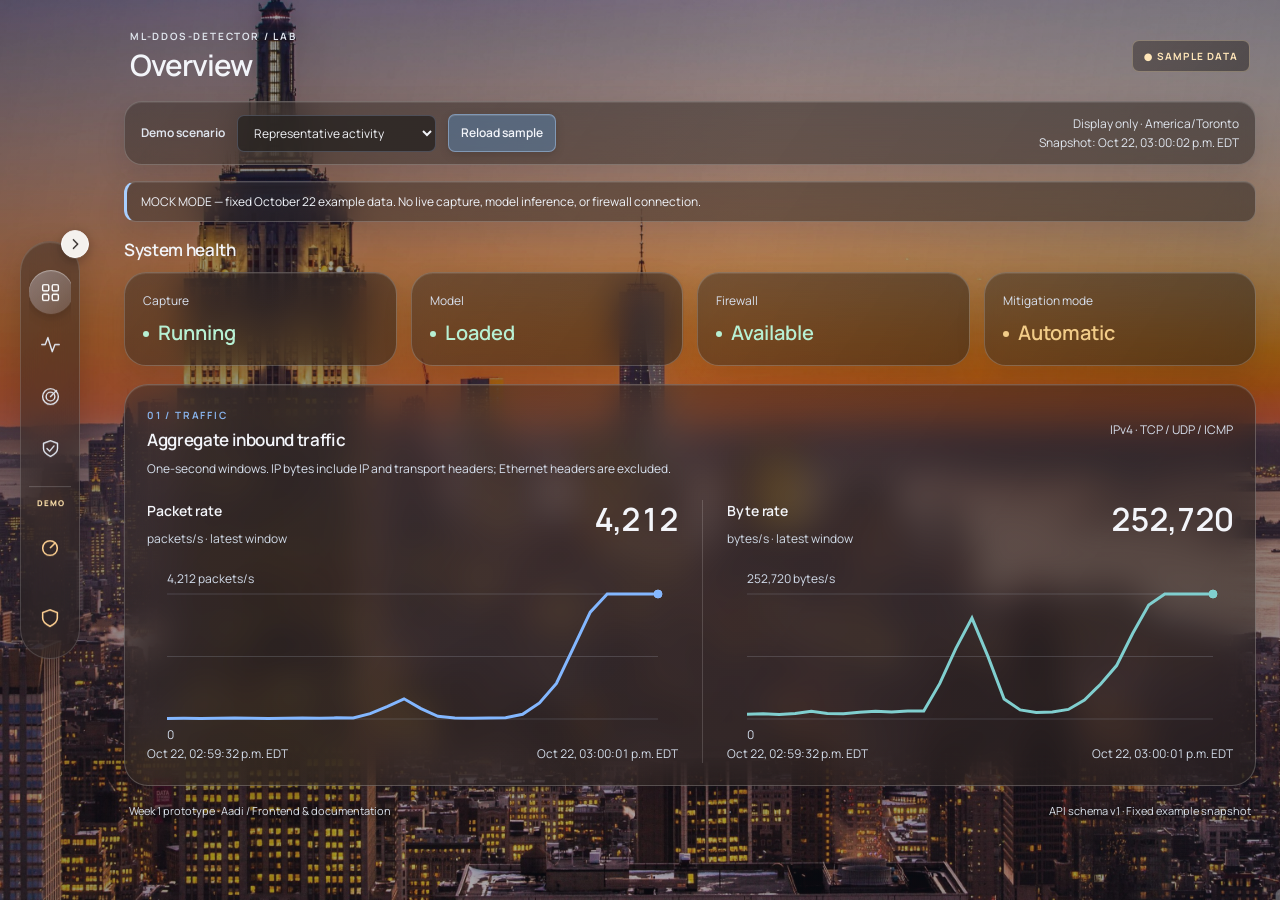
==== frontend/index.html @ 124e9137 "Keep sidebar centred and refine sliding navigation motion" ====
<!doctype html>
<html lang="en">
<head>
  <meta charset="utf-8"><meta name="viewport" content="width=device-width, initial-scale=1">
  <title>ML-DDoS-Detector · Dashboard</title>
  <link rel="stylesheet" href="styles.css"><link rel="stylesheet" href="dashboard.css?v=9">
  <script type="module" src="app.js?v=8"></script><script type="module" src="navigation.js?v=9"></script>
</head>
<body><a class="skip-link" href="#page-title">Skip to content</a>
<aside class="glass-nav" aria-label="Dashboard sidebar"><button id="sidebar-toggle" class="sidebar-toggle" aria-expanded="false" aria-controls="sidebar-navigation" aria-label="Expand sidebar"><svg viewBox="0 0 24 24" fill="none" stroke="currentColor" stroke-width="2" aria-hidden="true"><path d="m9 5 7 7-7 7"/></svg></button><div class="rail-scroll"><nav id="sidebar-navigation" aria-label="Main navigation"><a href="#overview" aria-label="Overview" aria-describedby="tip-overview"><svg viewBox="0 0 24 24" aria-hidden="true" fill="none" stroke="currentColor" stroke-width="1.6" stroke-linecap="round" stroke-linejoin="round"><rect x="3" y="3" width="7" height="7" rx="1.5"/><rect x="14" y="3" width="7" height="7" rx="1.5"/><rect x="3" y="14" width="7" height="7" rx="1.5"/><rect x="14" y="14" width="7" height="7" rx="1.5"/></svg><span class="nav-label" id="tip-overview" role="tooltip">Overview</span></a><a href="#traffic" aria-label="Traffic" aria-describedby="tip-traffic"><svg viewBox="0 0 24 24" aria-hidden="true" fill="none" stroke="currentColor" stroke-width="1.6" stroke-linecap="round" stroke-linejoin="round"><path d="M2 12h4l3-8 5 16 3-8h5"/></svg><span class="nav-label" id="tip-traffic" role="tooltip">Traffic</span></a><a href="#detections" aria-label="Detections" aria-describedby="tip-detections"><svg viewBox="0 0 24 24" aria-hidden="true" fill="none" stroke="currentColor" stroke-width="1.6" stroke-linecap="round" stroke-linejoin="round"><circle cx="12" cy="12" r="9"/><circle cx="12" cy="12" r="5"/><path d="m12 12 7-7"/></svg><span class="nav-label" id="tip-detections" role="tooltip">Detections</span></a><a href="#blocks" aria-label="Blocks" aria-describedby="tip-blocks"><svg viewBox="0 0 24 24" aria-hidden="true" fill="none" stroke="currentColor" stroke-width="1.6" stroke-linecap="round" stroke-linejoin="round"><path d="m12 3 8 3v6c0 5-8 9-8 9s-8-4-8-9V6z"/><path d="m8 12 3 3 5-6"/></svg><span class="nav-label" id="tip-blocks" role="tooltip">Blocks</span></a></nav><div class="sidebar-statuses" aria-label="Demo snapshot summaries"><p class="status-caption">DEMO</p><div class="status-item" id="detection-status" tabindex="0" role="group" aria-label="Detection: awaiting demo data" aria-describedby="detection-tip"><svg viewBox="0 0 24 24" fill="none" stroke="currentColor" stroke-width="1.7" aria-hidden="true"><circle cx="12" cy="12" r="8"/><path d="m12 12 6-6"/></svg><span class="status-copy"><small>Detection · demo</small><strong id="detection-summary">Awaiting data</strong></span><span class="status-tooltip" id="detection-tip" role="tooltip">Awaiting demo data. Live attack state is unknown.</span></div><div class="status-item" id="mitigation-status" tabindex="0" role="group" aria-label="Mitigation: awaiting demo data" aria-describedby="mitigation-tip"><svg viewBox="0 0 24 24" fill="none" stroke="currentColor" stroke-width="1.7" aria-hidden="true"><path d="m12 3 8 3v6c0 5-8 9-8 9s-8-4-8-9V6z"/></svg><span class="status-copy"><small>Mitigation · demo</small><strong id="mitigation-summary">Awaiting data</strong></span><span class="status-tooltip" id="mitigation-tip" role="tooltip">Awaiting demo data. Live firewall state is unknown.</span></div></div></div></aside>
  <main class="workspace">
    <div class="heading"><div><p class="eyebrow">ML-DDOS-DETECTOR / LAB</p><h1 id="page-title" tabindex="-1">Overview</h1></div><span class="sample">● SAMPLE DATA</span></div>
    <section class="toolbar" aria-label="Mock demonstration controls"><div><label for="scenario">Demo scenario</label><select id="scenario"><option value="sample">Representative activity</option><option value="empty">No measurements or events</option><option value="zero">Measured zero traffic</option><option value="unavailable">Capture unavailable</option><option value="stale">Stale snapshot</option><option value="error">Connection failure</option></select><button id="reload">Reload sample</button></div><span class="shared-meta">Display only · America/Toronto<br><span id="updated">Awaiting snapshot</span></span></section>
    <p id="notice" role="status" aria-live="polite">Loading sample data…</p>
    <div class="overview-content view" id="view-overview"><section aria-labelledby="health-title"><div class="section-heading"><h2 id="health-title">System health</h2></div><div id="health" class="health-grid"></div></section>
    <section class="panel" aria-labelledby="traffic-title"><div class="section-heading"><div><p class="eyebrow">01 / TRAFFIC</p><h2 id="traffic-title">Aggregate inbound traffic</h2></div><span>IPv4 · TCP / UDP / ICMP</span></div><p class="muted">One-second windows. IP bytes include IP and transport headers; Ethernet headers are excluded.</p><div id="overview-charts" class="charts"></div></section>
    </div><section class="panel view" id="view-traffic" hidden aria-labelledby="traffic-page-title"><div class="section-heading"><h2 id="traffic-page-title">Aggregate inbound traffic</h2><span>IPv4 · TCP / UDP / ICMP</span></div><p class="muted">One-second windows. IP bytes include IP and transport headers; Ethernet headers are excluded.</p><div id="charts" class="charts"></div></section><section class="panel view" id="view-detections" hidden aria-labelledby="detections-title"><div class="section-heading"><div><p class="eyebrow">02 / DETECTION</p><h2 id="detections-title">Detection events</h2></div><span id="detection-count"></span></div><p class="muted">Scores describe aggregate windows. Source events reuse that score and carry separate attribution evidence.</p><div id="detections" class="table-wrap"></div></section>
    <section class="panel view" id="view-blocks" hidden aria-labelledby="blocks-title"><div class="section-heading"><div><p class="eyebrow">03 / MITIGATION</p><h2 id="blocks-title">Confirmed blocks in snapshot</h2></div><span id="block-count"></span></div><p class="muted">A block request is not confirmation. These fixed examples do not describe current firewall state.</p><div id="blocks" class="table-wrap"></div></section>
    <footer>Week 1 prototype · Aadi / Frontend &amp; documentation <span>API schema v1 · Fixed example snapshot</span></footer>
  </main>
</body>
</html>
---- frontend/styles.css ----
/* Visual-only redesign. Existing HTML, data and interaction behavior are retained. */
:root {
  color-scheme: dark;
  --ink: #edf3ff;
  --muted: #a5b3cc;
  --line: rgba(181, 204, 255, .13);
  --teal: #77b7ff;
  --bg: #0b1220;
  --surface: rgba(20, 31, 51, .88);
  --blue: #83b7ff;
}
* { box-sizing: border-box; }
html { scroll-padding-top: 20px; }
body {
  margin: 0;
  min-width: 320px;
  background: var(--bg);
  color: var(--ink);
  font: 14px/1.6 system-ui, -apple-system, "Segoe UI", sans-serif;
  -webkit-font-smoothing: antialiased;
}
body::before {
  content: "";
  position: fixed;
  inset: 0;
  z-index: -1;
  pointer-events: none;
  background:
    radial-gradient(ellipse at 8% 0%, rgba(48, 98, 190, .23), transparent 48%),
    radial-gradient(ellipse at 100% 42%, rgba(38, 91, 128, .16), transparent 43%),
    linear-gradient(130deg, #101a2d 0%, #0b1220 55%, #101d2a 100%);
}
header {
  height: 64px;
  padding: 0 max(28px, calc((100vw - 1280px) / 2));
  display: flex;
  align-items: center;
  justify-content: space-between;
  border-bottom: 1px solid var(--line);
  background: rgba(15, 24, 42, .72);
  -webkit-backdrop-filter: blur(22px);
  backdrop-filter: blur(22px);
}
.brand {
  display: flex;
  align-items: center;
  gap: 12px;
  font-size: 26px;
  color: var(--blue);
  text-decoration: none;
  font-weight: 750;
}
.brand span { font-size: 15px; letter-spacing: -.25px; color: var(--ink); }
.tag, .eyebrow { font-size: 10px; letter-spacing: 1.8px; font-weight: 650; color: var(--muted); }
.tag { border: 1px solid var(--line); padding: 5px 10px; border-radius: 6px; }
main { max-width: 1336px; padding: 28px; margin: auto; }
.heading, .section-heading { display: flex; align-items: center; justify-content: space-between; gap: 18px; }
.heading { margin-bottom: 20px; }
h1 { font-size: clamp(28px, 3vw, 36px); letter-spacing: -1.2px; line-height: 1.15; margin: 5px 0 8px; font-weight: 650; }
h2 { font-size: 18px; letter-spacing: -.35px; line-height: 1.4; margin: 0; font-weight: 650; }
h3 { font-size: 14px; letter-spacing: -.1px; margin: 0 0 5px; font-weight: 600; }
.eyebrow { margin: 0 0 5px; }
.subtitle, .muted { color: var(--muted); margin: 0; font-size: 12px; }
.sample {
  display: inline-flex;
  align-items: center;
  font-size: 10px;
  letter-spacing: 1.2px;
  font-weight: 700;
  color: #f2cf8b;
  background: rgba(203, 150, 57, .1);
  border: 1px solid rgba(237, 189, 100, .25);
  padding: 7px 11px;
  border-radius: 7px;
  white-space: nowrap;
}
.toolbar {
  padding: 11px 14px;
  border: 1px solid var(--line);
  border-radius: 12px;
  background: rgba(34, 48, 73, .5);
  box-shadow: inset 0 1px 0 rgba(255,255,255,.035);
  -webkit-backdrop-filter: blur(18px);
  backdrop-filter: blur(18px);
  display: flex;
  justify-content: space-between;
  align-items: center;
  gap: 14px;
}
.toolbar > div { display: flex; align-items: center; gap: 12px; }
.toolbar > span, .section-heading > span { font-size: 11px; color: var(--muted); }
label { font-size: 11px; font-weight: 650; color: #c1cde1; }
select, button {
  font: inherit;
  font-size: 12px;
  padding: 8px 12px;
  min-height: 36px;
  border: 1px solid rgba(163, 188, 232, .25);
  border-radius: 7px;
  color: var(--ink);
  background: #17263e;
}
select { max-width: 100%; }
select option { background: #17263e; color: var(--ink); }
button {
  cursor: pointer;
  background: linear-gradient(180deg, #3579d6, #2865b9);
  border-color: #5892df;
  box-shadow: inset 0 1px 0 rgba(255,255,255,.12), 0 3px 10px rgba(0,0,0,.15);
  font-weight: 600;
  transition: background-color 160ms, border-color 160ms, box-shadow 160ms;
}
button:hover { background: #397ed8; border-color: #90baff; box-shadow: 0 0 0 3px rgba(96,165,250,.1); }
button:disabled { opacity: .6; cursor: wait; }
:focus-visible { outline: 3px solid #a9cfff; outline-offset: 4px; }
#notice {
  padding: 10px 14px;
  border: 1px solid rgba(131, 183, 255, .17);
  border-left: 3px solid #83b7ff;
  border-radius: 0 8px 8px 0;
  background: rgba(60, 104, 167, .1);
  color: #c1d6f6;
  font-size: 11px;
  margin: 12px 0 22px;
}
#notice.warning { background: rgba(186, 130, 40, .12); border-color: rgba(246, 199, 112, .3); color: #f5d59b; }
#notice.error { background: rgba(188, 64, 79, .13); border-color: rgba(255, 147, 159, .4); color: #ffc2ca; }
.health-grid { display: grid; grid-template-columns: repeat(4, minmax(0, 1fr)); gap: 12px; margin: 12px 0 24px; }
.health-card {
  background: linear-gradient(125deg, rgba(65, 85, 120, .25), rgba(25, 38, 61, .6));
  border: 1px solid rgba(180, 202, 244, .17);
  box-shadow: inset 0 1px 0 rgba(255,255,255,.055), 0 8px 24px rgba(0,0,0,.08);
  padding: 14px 17px;
  border-radius: 12px;
  -webkit-backdrop-filter: blur(18px);
  backdrop-filter: blur(18px);
}
.health-card small { color: var(--muted); font-size: 11px; }
.health-card strong { display: block; font-size: 19px; font-weight: 600; margin-top: 5px; text-transform: capitalize; }
.health-card strong.good { color: #93dfc2; }
.health-card strong.good::before, .health-card strong.warn::before {
  content: ""; display: inline-block; width: 6px; height: 6px; margin: 0 9px 3px 0; border-radius: 50%; background: currentColor;
}
.health-card strong.warn { color: #f2cc88; }
.panel {
  border: 1px solid rgba(165, 192, 235, .16);
  background: linear-gradient(140deg, rgba(36, 52, 80, .72), rgba(17, 28, 47, .95));
  box-shadow: inset 0 1px 0 rgba(255,255,255,.045), 0 12px 36px rgba(0,0,0,.1);
  border-radius: 14px;
  padding: 22px;
  margin-bottom: 18px;
  min-width: 0;
}
.panel .eyebrow { color: #89b5ee; }
.panel > .muted { margin-top: 7px; font-size: 11px; }
.charts { display: grid; grid-template-columns: minmax(0,1fr) minmax(0,1fr); gap: 24px; margin-top: 24px; }
.chart { min-width: 0; }
.chart + .chart { border-left: 1px solid var(--line); padding-left: 24px; }
.chart-title { display: flex; justify-content: space-between; align-items: flex-start; gap: 12px; }
.chart-title strong { font-size: clamp(23px, 2.8vw, 32px); line-height: 1.2; font-weight: 600; font-variant-numeric: tabular-nums; letter-spacing: -1px; }
.chart-title span { font-size: 11px; color: var(--muted); }
.chart svg { width: 100%; height: 145px; display: block; margin-top: 10px; }
.chart svg path { stroke: rgba(170,194,234,.13); }
.chart svg text { fill: #a5b3cc; }
.chart:first-child svg polyline { stroke: #83b7ff; }
.chart:first-child svg circle { fill: #83b7ff; }
.chart:last-child svg polyline { stroke: #80cfcf; }
.chart:last-child svg circle { fill: #80cfcf; }
.axis { display: flex; justify-content: space-between; gap: 14px; font-size: 10px; color: var(--muted); font-variant-numeric: tabular-nums; }
.axis span:last-child { text-align: right; }
table { border-collapse: collapse; width: 100%; text-align: left; font-size: 12px; }
th { font-size: 9px; text-transform: uppercase; letter-spacing: 1px; color: #b3c2da; background: rgba(100,130,178,.09); white-space: nowrap; font-weight: 600; }
td, th { padding: 14px 12px; border-bottom: 1px solid var(--line); vertical-align: top; }
tbody tr:last-child td { border-bottom: none; }
tbody tr { transition: background-color 150ms; }
tbody tr:hover { background: rgba(116,158,222,.055); }
td { color: #dce6f6; }
td small { display: block; color: var(--muted); font-size: 10px; line-height: 1.65; margin-top: 5px; }
td strong { font-weight: 650; color: #edf3ff; }
td:first-child small, #blocks td:first-child strong, #detections td:nth-child(2) small { font-family: ui-monospace, "Cascadia Code", Consolas, monospace; }
.table-wrap { overflow-x: auto; margin-top: 18px; scrollbar-color: #465b7a transparent; }
#detections table { min-width: 710px; }
#blocks table { min-width: 640px; }
#blocks td:nth-child(2) { max-width: 370px; }
.pill { display: inline-block; background: rgba(104,160,238,.12); border: 1px solid rgba(131,183,255,.22); color: #b5d4ff; border-radius: 5px; padding: 3px 8px; font-size: 10px; white-space: nowrap; }
.pill.request { background: rgba(210,152,56,.1); border-color: rgba(242,204,136,.25); color: #f2cc88; }
.empty { padding: 26px 16px; text-align: center; color: var(--muted); border: 1px dashed rgba(170,194,234,.23); background: rgba(11,18,32,.2); border-radius: 8px; }
.measurement-table summary { cursor: pointer; font-size: 11px; color: #a9cfff; margin: 16px 0 8px; padding: 5px 0; }
.measurement-table table { font-size: 11px; }
.measurement-table th { font-size: 9px; }
footer { display: flex; justify-content: space-between; gap: 12px; color: var(--muted); font-size: 10px; margin: 22px 2px 8px; }
@media (min-width: 1500px) { main { padding-top: 34px; } }
@media (max-width: 900px) {
  main { padding: 24px; }
  header { padding: 0 24px; }
  .toolbar { flex-wrap: wrap; }
  .toolbar > span { font-size: 10px; }
  .charts { gap: 18px; }
  .chart + .chart { padding-left: 18px; }
  .chart-title { flex-wrap: wrap; }
}
@media (max-width: 700px) {
  main { padding: 20px 16px; }
  header { height: 58px; padding: 0 16px; }
  .heading { align-items: flex-start; gap: 12px; }
  .subtitle { max-width: 38ch; }
  .health-grid { grid-template-columns: repeat(2, minmax(0,1fr)); gap: 10px; }
  .toolbar > div { flex-wrap: wrap; gap: 10px; width: 100%; }
  .toolbar label { width: 100%; }
  .toolbar select { flex: 1; min-width: 0; }
  .charts { grid-template-columns: minmax(0,1fr); }
  .chart + .chart { border-left: 0; border-top: 1px solid var(--line); padding: 20px 0 0; }
  .chart-title { flex-wrap: nowrap; }
  .panel { padding: 17px; }
  .section-heading { align-items: flex-start; }
  .section-heading > span { font-size: 10px; text-align: right; }
  footer { display: block; }
  footer span { display: block; margin-top: 5px; }
}
@media (max-width: 440px) {
  .tag { display: none; }
  h1 { font-size: 28px; }
  .heading { flex-wrap: wrap; }
  .heading .sample { padding: 5px 8px; }
  .health-card { padding: 12px; }
  .health-card strong { font-size: 17px; }
  .chart-title strong { font-size: 27px; }
}
@media (prefers-reduced-motion: reduce) { *, *::before, *::after { transition: none !important; scroll-behavior: auto !important; } }
@media (forced-colors: active) { body::before { display: none; } .panel, .health-card, .toolbar { border: 1px solid CanvasText; } }
---- frontend/dashboard.css ----
@font-face{font-family:Manrope;src:url('assets/fonts/Manrope.ttf') format('truetype');font-style:normal;font-weight:200 800;font-display:swap}
:root{--ink:#f3f5fa;--muted:#d0d8e5;--line:#ffffff28}
body{font-family:Manrope,system-ui,sans-serif;font-size:14px;background:#1b2331 url('assets/city-sunset.jpg') center 48%/cover fixed no-repeat}
body::before{z-index:0;background:linear-gradient(100deg,#10162477,#131a2855 55%,#11182777)}
[hidden]{display:none!important}
.workspace{position:relative;width:calc(100% - 132px);max-width:1560px;margin:28px auto 24px;padding:0;transform:translateX(34px);min-height:calc(100dvh - 52px);display:flex;flex-direction:column;gap:16px}
.heading{margin:0;padding:0 6px;min-height:52px}
h1{font-size:clamp(28px,2.3vw,36px);font-weight:600;margin:2px 0;letter-spacing:-1px}
h2,.section-heading h2{font-size:17px;font-weight:600}
h3{font-size:14px}.eyebrow{font-size:10px;letter-spacing:1.8px;color:#e1e7ef}
.sample{background:#18233280;color:#ffe6b8;border-color:#ffe8bd50;backdrop-filter:blur(12px)}
.glass-nav{position:fixed;z-index:20;left:20px;top:50%;transform:translateY(-50%);width:60px;padding:8px;border-radius:34px;background:linear-gradient(135deg,#292423dd,#191716bd);border:1px solid #ffffff29;backdrop-filter:blur(18px);box-shadow:inset 0 1px #ffffff18,0 12px 35px #0003}
.glass-nav nav{display:flex;flex-direction:column;gap:8px}
.glass-nav a{position:relative;display:grid;place-items:center;width:44px;height:44px;border-radius:50%;color:#e1e7f1;text-decoration:none;transition:background 160ms,color 160ms,box-shadow 160ms}
.glass-nav a svg{width:21px;height:21px;display:block;flex:none}
.glass-nav a:hover{background:#ffffff14;color:#fff}
.glass-nav a.selected{color:#fff;background:linear-gradient(135deg,#dce8ff55,#bdcbe12b);box-shadow:inset 0 1px #ffffff70,0 3px 12px #0003}
.nav-label{position:absolute;left:calc(100% + 19px);top:50%;transform:translate(4px,-50%);background:#292321ed;border:1px solid #ffffff24;padding:7px 12px;border-radius:18px;white-space:nowrap;font-size:12px;opacity:0;visibility:hidden;pointer-events:none;transition:opacity 120ms 150ms,transform 120ms 150ms,visibility 120ms 150ms}
.glass-nav a:hover .nav-label,.glass-nav a:focus-visible .nav-label{opacity:1;visibility:visible;transform:translate(0,-50%)}
.glass-nav nav.labels-dismissed .nav-label{opacity:0;visibility:hidden;transition:none}
.toolbar,.panel,.health-card,#notice{border:1px solid #ffffff35;backdrop-filter:blur(18px) saturate(110%);-webkit-backdrop-filter:blur(18px) saturate(110%);box-shadow:inset 0 1px #ffffff16,0 12px 30px #050a201e;background:linear-gradient(125deg,rgba(56,49,46,.669),rgba(39,34,33,.708))}
.toolbar{border-radius:18px;padding:12px 16px}.toolbar label,.toolbar>span{font-size:12px;color:#e0e6ef}.shared-meta{text-align:right}
select{background:#292422cc}button#reload{background:#5288bd70;border-color:#b5d7ff70}
#notice{font-size:12px;margin:0;padding:10px 14px;border-radius:12px;color:#f0f4fa;border-left:3px solid #a8cfff}
#notice.warning{background:#443419e6;color:#ffe2a8}#notice.error{background:#54212be6;color:#ffdde1}
.overview-content{display:flex;flex-direction:column;gap:18px}.section-heading>span{font-size:12px;color:#d8e1ef}
.health-grid{margin:10px 0 0;gap:14px}.health-card{padding:16px 18px;border-radius:22px;transition:border-color 160ms,box-shadow 160ms}.health-card:hover{border-color:#ffffff66;box-shadow:0 12px 30px #050a2033}.health-card small{font-size:12px;color:#d8e1ef}.health-card strong{font-size:20px;margin-top:5px}.health-card strong.good{color:#b7f0d3}
.panel{margin:0;border-radius:24px;padding:22px;min-width:0;display:flex;flex-direction:column;background:linear-gradient(125deg,rgba(54,46,43,.740),rgba(38,33,32,.771))}
.panel>.muted{font-size:12px;margin-top:7px;color:#d8e1ef}
.charts{grid-template-columns:repeat(2,minmax(0,1fr));margin-top:22px;gap:24px;flex:none;min-height:0}
.chart{display:flex;flex-direction:column;min-width:0}.chart-title strong{font-size:32px;font-weight:600}.chart-title span,.axis{font-size:12px;color:#d2dce9}
.chart svg{width:100%;height:clamp(150px,20vh,220px);max-height:none;min-height:150px;flex:none;display:block;margin-top:14px}.chart svg text{fill:#d4deed;font:12px Manrope,system-ui,sans-serif}.chart svg path{stroke:#deecff28}
#view-traffic .chart svg{height:clamp(190px,27vh,300px)}
#overview-charts .measurement-table{display:none}.measurement-table{flex:none}.measurement-table summary{font-size:12px;color:#cce2ff;margin:12px 0 0}.measurement-table table{font-size:13px}.measurement-table th{font-size:12px}
.panel.view{max-height:calc(100dvh - 310px);min-height:360px}.panel.view .charts{overflow:auto}.table-wrap{overflow:auto;min-height:0;max-height:60vh;margin-top:18px}table{font-size:14px}th,td small{font-size:12px}thead th{position:sticky;top:0;z-index:1;background:#403733}.pill{font-size:12px}td,th{padding:14px 12px}
footer{margin:0;padding:0 5px;font-size:11px;color:#e0e7f1;text-shadow:0 1px 4px #111}
.skip-link{position:fixed;top:-80px;left:100px;z-index:30;background:#18283d;color:white;padding:12px}.skip-link:focus{top:10px}
.view.entering{animation:page-in 220ms ease both}.view.leaving{opacity:0;transition:opacity 100ms}.workspace.initial .toolbar,.workspace.initial .overview-content{animation:panel-in 350ms ease both}.workspace.initial .overview-content{animation-delay:50ms}
@keyframes page-in{from{opacity:0;transform:translateY(6px)}to{opacity:1;transform:none}}@keyframes panel-in{from{opacity:0;transform:translateY(10px)}to{opacity:1;transform:none}}
button:active:not(:disabled){transform:scale(.97)}details[open] table{animation:measurement-in 150ms ease}@keyframes measurement-in{from{opacity:.4}to{opacity:1}}
@media(max-width:1100px),(max-height:760px){.workspace{gap:12px;margin-top:20px}.panel{padding:18px}.health-card{padding:12px 14px}.chart svg{height:150px}.panel.view{max-height:none;min-height:320px}.table-wrap{max-height:58vh}}
@media(max-width:700px){body{background-position:36% center}.workspace{width:calc(100% - 100px);margin:18px 12px 20px 88px;transform:none;min-height:calc(100dvh - 38px)}.glass-nav{left:12px}.heading{flex-wrap:wrap;gap:8px}.toolbar{gap:10px}.shared-meta{text-align:left}.charts{grid-template-columns:minmax(0,1fr)}.chart+.chart{padding:18px 0 0;border-left:0;border-top:1px solid var(--line)}.health-grid{gap:10px}.health-card strong{font-size:17px}.chart-title{flex-wrap:wrap}.chart-title strong{font-size:28px}.section-heading{flex-wrap:wrap;gap:8px}.axis{font-size:11px}.panel.view{min-height:0}.table-wrap{max-height:65vh}.panel{border-radius:20px}footer span{display:block}}
@media(hover:none){.nav-label{display:none}}
@supports not (backdrop-filter:blur(1px)){.glass-nav,.toolbar,.panel,.health-card,#notice{background:#253247}}
@media(prefers-reduced-motion:reduce){*,*::before,*::after{animation:none!important;transition:none!important;scroll-behavior:auto!important}}
@media(forced-colors:active){body{background:Canvas}.panel,.health-card,.glass-nav,#notice,.toolbar{background:Canvas;color:CanvasText;border:1px solid CanvasText}.glass-nav a.selected{outline:2px solid Highlight}}
.health-grid{margin-bottom:0}
@media(min-width:701px) and (max-height:850px){.workspace{gap:12px;margin-top:20px;min-height:calc(100dvh - 44px)}.overview-content{gap:14px}.panel{padding:18px}.health-card{padding:12px 14px}.charts{margin-top:16px}.chart svg{height:150px}.heading{min-height:46px}.toolbar{padding:9px 14px}}

/* Keep information-heavy surfaces darker than the general glass. */
#notice{background:linear-gradient(125deg,rgba(56,49,46,.80),rgba(39,34,33,.84))}
#notice.warning{background:#443419e6}#notice.error{background:#54212be6}
#view-detections,#view-blocks{background:linear-gradient(125deg,rgba(54,46,43,.82),rgba(38,33,32,.85))}
@media(min-width:1800px){
 body{font-size:17.5px}
 .workspace{max-width:1950px;width:calc(100% - 180px);gap:20px;margin-top:35px;transform:translateX(40px)}
 h1{font-size:44px}.heading{min-height:65px}.eyebrow{font-size:12.5px}
 h2,.section-heading h2{font-size:21px}h3{font-size:17.5px}
 .sample{font-size:12.5px;padding:9px 14px}
 .toolbar{padding:15px 20px;border-radius:23px}.toolbar>div{gap:15px}
 .toolbar label,.toolbar>span{font-size:15px}
 select,button{font-size:15px;min-height:45px;padding:10px 15px;border-radius:9px}
 #notice{font-size:15px;padding:12px 18px;border-radius:15px}
 .overview-content{gap:22px}.health-grid{gap:18px;margin-top:12px}
 .health-card{padding:20px 23px;border-radius:27px}.health-card small{font-size:15px}.health-card strong{font-size:25px}
 .panel{padding:28px;border-radius:30px}.panel>.muted,.section-heading>span{font-size:15px}
 .charts{margin-top:27px;gap:30px}.chart+.chart{padding-left:30px}
 .chart-title strong{font-size:40px}.chart-title span,.axis{font-size:15px}
 .chart svg{height:clamp(190px,20vh,275px);margin-top:18px}.chart svg text{font-size:15px}
 #view-traffic .chart svg{height:clamp(235px,27vh,375px)}
 .measurement-table summary{font-size:15px;margin-top:15px}.measurement-table table{font-size:16px}.measurement-table th{font-size:15px}
 table{font-size:17.5px}th,td small,.pill{font-size:15px}td,th{padding:18px 15px}
 footer{font-size:13px}.panel.view{max-height:calc(100dvh - 370px);min-height:450px}
 .glass-nav{width:75px;padding:10px;border-radius:42px;left:25px}.glass-nav nav{gap:10px}
 .glass-nav a{width:55px;height:55px}.glass-nav a svg{width:26px;height:26px}.nav-label{font-size:15px;padding:9px 15px;left:calc(100% + 24px)}
}
@media(min-width:1800px) and (max-height:950px){.workspace{gap:14px;margin-top:22px}.overview-content{gap:16px}.health-card{padding:14px 20px}.panel{padding:22px}.chart svg{height:175px}.charts{margin-top:18px}}
@supports not (backdrop-filter:blur(1px)){.glass-nav,.toolbar,.panel,.health-card,#notice{background:#302b2a}}
@media(forced-colors:active){.panel,.health-card,.glass-nav,#notice,.toolbar,#view-detections,#view-blocks{background:Canvas;color:CanvasText}}
@media(min-width:1800px){.workspace{min-height:calc(100dvh - 59px)}}
@media(min-width:1800px) and (max-height:950px){.workspace{min-height:calc(100dvh - 46px)}}
/* Shared glass and responsive sidebar: one tint across all surfaces. */
:root{--glass:linear-gradient(125deg,rgba(51,44,41,.48),rgba(36,31,30,.52));--rail:60px}
body{padding-left:calc(var(--rail) + 40px);transition:padding-left 300ms cubic-bezier(.2,.7,.2,1)}
body.sidebar-expanded{--rail:252px}
.workspace{width:calc(100% - 48px);max-width:1560px;transform:none;margin-left:auto;margin-right:auto}
.glass-nav,.toolbar,.panel,.health-card,#view-detections,#view-blocks{background:var(--glass);-webkit-backdrop-filter:blur(18px) saturate(110%);backdrop-filter:blur(18px) saturate(110%)}
.glass-nav{width:var(--rail);border-radius:32px;transition:width 300ms cubic-bezier(.2,.7,.2,1);max-height:calc(100dvh - 40px)}
.glass-nav nav{margin-top:24px}
.sidebar-toggle{position:absolute;top:-12px;right:-10px;display:grid;place-items:center;width:28px;height:28px;min-height:28px;padding:5px;border-radius:50%;background:#f4f1ed;color:#302a28;border:1px solid #fff;box-shadow:0 3px 12px #0004}
.sidebar-toggle:hover{background:#fff;color:#171412}.sidebar-toggle svg{width:16px;height:16px;transition:transform 300ms}.sidebar-expanded .sidebar-toggle svg{transform:rotate(180deg)}
.glass-nav a{display:flex;justify-content:flex-start;padding:0 11px;gap:14px;transition:background 160ms,box-shadow 160ms,width 300ms,border-radius 300ms}
.sidebar-expanded .glass-nav a{width:100%;border-radius:24px}
.sidebar-expanded .nav-label{position:static;opacity:1;visibility:visible;transform:none;padding:0;background:none;border:0;font-size:14px;pointer-events:auto}
.glass-nav.labels-dismissed .nav-label,.glass-nav.labels-dismissed .status-tooltip{visibility:hidden;opacity:0}
.sidebar-expanded .glass-nav.labels-dismissed .nav-label{visibility:visible;opacity:1}
.sidebar-statuses{border-top:1px solid #ffffff30;margin-top:20px;padding-top:10px;display:grid;gap:6px}
.status-caption{margin:0;text-align:center;font-size:8px;font-weight:800;letter-spacing:1px;color:#ffe3ad}
.status-item{position:relative;display:flex;gap:12px;align-items:center;min-height:44px;padding:10px;border-radius:22px;color:#e1ded9;cursor:default}
.status-item svg{width:22px;height:22px;flex:none}.status-item[data-tone=attention]{color:#ffd192}.status-item[data-tone=unknown]{color:#d2d0ce}
.status-copy{display:none;min-width:0}.status-copy small{display:block;font-size:10px;color:#ded9d5}.status-copy strong{display:block;font-size:12px;font-weight:600;line-height:1.4}
.sidebar-expanded .status-copy{display:block}.sidebar-expanded .status-caption{text-align:left;padding-left:10px}
.status-tooltip{position:absolute;z-index:40;left:calc(100% + 16px);top:50%;transform:translateY(-50%);width:260px;padding:12px;border:1px solid #ffffff40;border-radius:14px;background:#292321f2;color:#f3eeea;font-size:12px;line-height:1.6;opacity:0;visibility:hidden;pointer-events:none}
.status-item:hover .status-tooltip,.status-item:focus-visible .status-tooltip{opacity:1;visibility:visible}
#notice{background:var(--glass)}#notice.warning{background:rgba(68,52,25,.60)}#notice.error{background:rgba(84,33,43,.64)}
thead th{background:rgba(64,55,51,.68);backdrop-filter:blur(12px)}
.panel,.health-card,.toolbar{transition:border-color 160ms,box-shadow 160ms}
.panel:hover,.health-card:hover,.toolbar:hover{border-color:#ffffff65;box-shadow:inset 0 1px #ffffff25,0 12px 30px #050a2033}
.health-card{transition:transform 160ms,border-color 160ms,box-shadow 160ms}.health-card:hover{transform:translateY(-2px)}
/* Keep backdrop surfaces opaque to the compositor; animate their contents. */
.view.entering,.view.leaving,.workspace.initial .toolbar,.workspace.initial .overview-content{animation:none;opacity:1;transition:none}
.view.entering .section-heading,.view.entering .table-wrap{animation:content-in 220ms ease both}
.view.entering .table-wrap{animation-delay:40ms}
.view.entering .health-card{animation:card-in 220ms ease both}.view.entering .health-card:nth-child(2){animation-delay:40ms}.view.entering .health-card:nth-child(3){animation-delay:80ms}.view.entering .health-card:nth-child(4){animation-delay:120ms}
.view.leaving .table-wrap,.view.leaving .section-heading{opacity:0;transition:opacity 100ms}
@keyframes content-in{from{opacity:0;transform:translateY(6px)}to{opacity:1;transform:none}}
@keyframes card-in{from{transform:translateY(6px)}to{transform:none}}
.sr-only{position:absolute;width:1px;height:1px;padding:0;margin:-1px;overflow:hidden;clip-path:inset(50%);white-space:nowrap;border:0}
*{scrollbar-width:thin;scrollbar-color:#c3b4aa88 transparent}
::-webkit-scrollbar{width:9px;height:9px;background:transparent}::-webkit-scrollbar-track,::-webkit-scrollbar-corner{background:transparent}::-webkit-scrollbar-thumb{background:#c3b4aa88;border:2px solid transparent;background-clip:padding-box;border-radius:20px}::-webkit-scrollbar-thumb:hover{background-color:#ded1c7bb}::-webkit-scrollbar-button{display:none;width:0;height:0}
.table-wrap{scrollbar-color:#c3b4aa88 transparent}
@media(min-width:1800px){:root{--rail:75px}body.sidebar-expanded{--rail:300px}.workspace{max-width:1950px;width:calc(100% - 70px)}.glass-nav{width:var(--rail)}.glass-nav a{padding-left:14px;gap:18px}.sidebar-expanded .nav-label{font-size:17px}.status-item{padding:14px;min-height:55px}.status-item svg{width:26px;height:26px}.status-copy small{font-size:12px}.status-copy strong{font-size:14px}.status-tooltip{font-size:14px;width:300px}.sidebar-toggle{width:32px;height:32px;min-height:32px}}
@media(max-width:850px){
 body,body.sidebar-expanded{padding-left:0}
 .glass-nav{position:relative;left:auto;top:auto;transform:none;width:calc(100% - 32px);max-height:none;margin:20px 16px 0;padding:10px;border-radius:24px}
 .glass-nav nav{display:grid;grid-template-columns:repeat(4,minmax(0,1fr));gap:4px;margin:0;padding-right:30px}
 .glass-nav a,.sidebar-expanded .glass-nav a{width:100%;height:auto;min-height:44px;justify-content:center;padding:10px;border-radius:22px;gap:8px}
 .sidebar-toggle{top:16px;right:7px}.sidebar-expanded .glass-nav nav{grid-template-columns:repeat(2,minmax(0,1fr))}
 .sidebar-expanded .nav-label{display:block;font-size:12px}.glass-nav a .nav-label{left:0;top:calc(100% + 12px);transform:none}
 .sidebar-statuses{grid-template-columns:repeat(2,minmax(0,1fr));gap:8px;margin-top:10px;padding-top:8px}.status-caption{grid-column:1/-1;text-align:left;padding-left:10px}
 .status-item{align-items:flex-start;padding:8px;min-height:44px}.status-copy{display:block}.status-copy strong{font-size:11px}
 .status-tooltip{left:0;top:100%;transform:none;width:min(260px,75vw)}.status-item:last-child .status-tooltip{left:auto;right:0}
 .workspace{width:calc(100% - 32px);margin:18px 16px 20px;transform:none;min-height:0}
 .toolbar>div{flex-wrap:wrap}.toolbar{flex-wrap:wrap}.shared-meta{overflow-wrap:anywhere}
}
@media(hover:none){.glass-nav a:focus-visible .nav-label{display:block}.sidebar-expanded .nav-label{display:block}}
@media(prefers-reduced-motion:reduce){*,*::before,*::after{animation:none!important;transition:none!important}.view.leaving .table-wrap,.view.leaving .section-heading{opacity:1}.health-card:hover{transform:none}}
@supports not (backdrop-filter:blur(1px)){.glass-nav,.toolbar,.panel,.health-card,#view-detections,#view-blocks{background:#302b2a}}
@media(forced-colors:active){.glass-nav,.toolbar,.panel,.health-card,#view-detections,#view-blocks,.status-tooltip,#notice,#notice.error,#notice.warning{background:Canvas;color:CanvasText}.status-item[data-tone]{color:CanvasText}.sidebar-toggle{background:ButtonFace;color:ButtonText}.status-caption,.status-copy small{color:CanvasText}}
.chart-title strong span{font:inherit;letter-spacing:inherit;color:inherit}
.glass-nav.labels-dismissed .status-item .status-tooltip,.glass-nav.labels-dismissed nav a .nav-label{visibility:hidden;opacity:0;transition:none}
.sidebar-expanded .glass-nav.labels-dismissed nav a .nav-label{visibility:visible;opacity:1}
.view.entering .health-card{animation-fill-mode:backwards}

/* Short desktop windows retain the left rail; only genuinely narrow screens use top navigation. */
.sample{background:var(--glass)}

@supports not (backdrop-filter:blur(1px)){#notice,.sample{background:#302b2a}}
@media(forced-colors:active){#notice,.sample,thead th{background:Canvas;color:CanvasText}}

/* Chart interaction is an overlay; recorded coordinates never depend on tooltips. */
.chart svg{color:#8cbbff;touch-action:pan-y}
.chart:nth-child(2) svg{color:#83d5d1}
.chart svg polyline,.chart svg circle{stroke:currentColor}
.chart svg circle{fill:currentColor}
.chart svg:focus-visible{outline:2px solid #f4e9d8;outline-offset:5px;border-radius:6px}
.graph-tooltip,.sidebar-flyout{position:fixed;z-index:1000;max-width:min(330px,calc(100vw - 16px));width:max-content;padding:10px 14px;border:1px solid #ffffff50;border-radius:14px;background:rgba(35,29,27,.94);box-shadow:0 8px 24px #0004;backdrop-filter:blur(12px);color:#fff7ef;font:13px/1.5 Manrope,system-ui,sans-serif;pointer-events:none;overflow-wrap:anywhere}
.graph-tooltip[hidden],.sidebar-flyout[hidden]{display:none}
.sidebar-flyout{animation:flyout-in 120ms ease both}
@keyframes flyout-in{from{opacity:0}to{opacity:1}}
.glass-nav nav{position:relative;isolation:isolate}
.nav-hover{position:absolute;left:0;top:0;z-index:-1;pointer-events:none;border-radius:24px;background:#ffffff14;border:1px solid #ffffff1a;opacity:0;transition:transform 150ms ease,width 150ms ease,height 150ms ease,opacity 120ms}
.glass-nav a:hover{background:transparent}.glass-nav a.selected:hover{background:linear-gradient(135deg,#dce8ff55,#bdcbe12b)}
.glass-nav a{overflow:visible;flex:none}
.sidebar-toggle::before{content:'';position:absolute;inset:-8px;border-radius:50%}
.glass-nav .status-tooltip,body:not(.sidebar-expanded) .glass-nav .nav-label{visibility:hidden;opacity:0}
.glass-nav .status-tooltip{display:none}
.sidebar-expanded .glass-nav .nav-label{overflow:hidden;white-space:nowrap;animation:rail-label-in 160ms 90ms both}
@keyframes rail-label-in{from{opacity:0}to{opacity:1}}
.status-copy{display:block;max-width:0;max-height:0;overflow:hidden;opacity:0;visibility:hidden;transition:opacity 140ms, max-width 300ms,max-height 300ms,visibility 140ms}
.sidebar-expanded .status-copy{max-width:230px;max-height:110px;opacity:1;visibility:visible;transition-delay:90ms}
.status-item{flex-shrink:0}.status-item:focus-visible,.glass-nav a:focus-visible,.sidebar-toggle:focus-visible{outline:2px solid #fff1d9;outline-offset:3px}
@media(min-width:851px){.sidebar-expanded .glass-nav a{overflow:hidden}.glass-nav nav{flex:none}}

@media(max-width:850px){.status-copy{max-width:none;max-height:none;opacity:1;visibility:visible}.sidebar-expanded .status-copy{max-width:none;max-height:none}.sidebar-expanded .glass-nav .nav-label{min-width:0}}
@media(prefers-reduced-motion:reduce){.sidebar-flyout,.sidebar-expanded .glass-nav .nav-label{animation:none}.nav-hover,.status-copy{transition:none}}
@media(forced-colors:active){.graph-tooltip,.sidebar-flyout{background:Canvas;color:CanvasText;border-color:CanvasText}.chart svg{color:CanvasText}.nav-hover{border-color:Highlight}}

/* Stack by available panel space, including when the desktop rail is expanded. */
.panel{container-type:inline-size}
@container(max-width:650px){.charts{grid-template-columns:minmax(0,1fr)}.chart+.chart{padding:18px 0 0;border-left:0;border-top:1px solid var(--line)}}

.graph-tooltip,.sidebar-flyout{pointer-events:auto}
.chart svg path.recorded-point{stroke:currentColor}

/* The outer capsule always stays centred; only its inner content can scroll vertically. */
@media(min-width:851px){
 .glass-nav{top:50%;transform:translateY(-50%);max-height:calc(100dvh - 32px);overflow:visible}
 .rail-scroll{max-height:calc(100dvh - 54px);min-width:0;overflow-x:hidden;overflow-y:auto;scrollbar-width:none}
 .rail-scroll::-webkit-scrollbar{width:0;height:0}
 .glass-nav nav{margin-top:20px;overflow:hidden}
 .glass-nav a{overflow:hidden;position:relative;z-index:1}
 .glass-nav .nav-label{min-width:0;flex:1}
 .status-item{width:100%;min-width:0;min-height:64px;gap:0;overflow:hidden}
 .status-copy,.sidebar-expanded .status-copy{position:absolute;left:48px;right:8px;width:auto;max-width:none;max-height:none;overflow:hidden;transform:translateX(-5px);transition:opacity 160ms ease,transform 220ms ease,visibility 160ms;transition-delay:0ms}
 .sidebar-expanded .status-copy{transform:none;transition-delay:100ms}
 .status-copy strong{overflow-wrap:anywhere}
 .sidebar-statuses{margin-top:16px}
 .status-caption,.sidebar-expanded .status-caption{text-align:left;padding-left:8px}
 .sidebar-expanded .glass-nav .nav-label{animation:rail-label-slide 180ms 90ms both}
}
@media(min-width:1800px){.status-item{min-height:76px}.status-copy,.sidebar-expanded .status-copy{left:58px}}
@keyframes rail-label-slide{from{opacity:0;transform:translateX(-6px)}to{opacity:1;transform:translateX(0)}}
/* Selection glides independently of hover, like the reference navigation. */
.nav-selection{position:absolute;top:0;left:0;pointer-events:none;z-index:0;border-radius:24px;background:linear-gradient(135deg,#dce8ff55,#bdcbe12b);box-shadow:inset 0 1px #ffffff70,0 3px 12px #0003;transition:transform 300ms cubic-bezier(.2,.7,.2,1),width 300ms cubic-bezier(.2,.7,.2,1),height 300ms cubic-bezier(.2,.7,.2,1),border-radius 300ms}
body:not(.sidebar-expanded) .nav-selection{border-radius:50%}
.glass-nav a.selected,.glass-nav a.selected:hover{background:transparent;box-shadow:none}
.nav-hover{z-index:0;transition:transform 220ms cubic-bezier(.2,.7,.2,1),width 300ms,height 220ms,opacity 140ms}
@media(max-width:850px){body:not(.sidebar-expanded) .nav-selection{border-radius:22px}}
@media(prefers-reduced-motion:reduce){.nav-selection,.nav-hover,.status-copy{transition:none!important}.sidebar-expanded .glass-nav .nav-label{animation:none}}
@media(forced-colors:active){.nav-selection{border:2px solid Highlight;background:Canvas}.glass-nav a.selected{color:Highlight}}
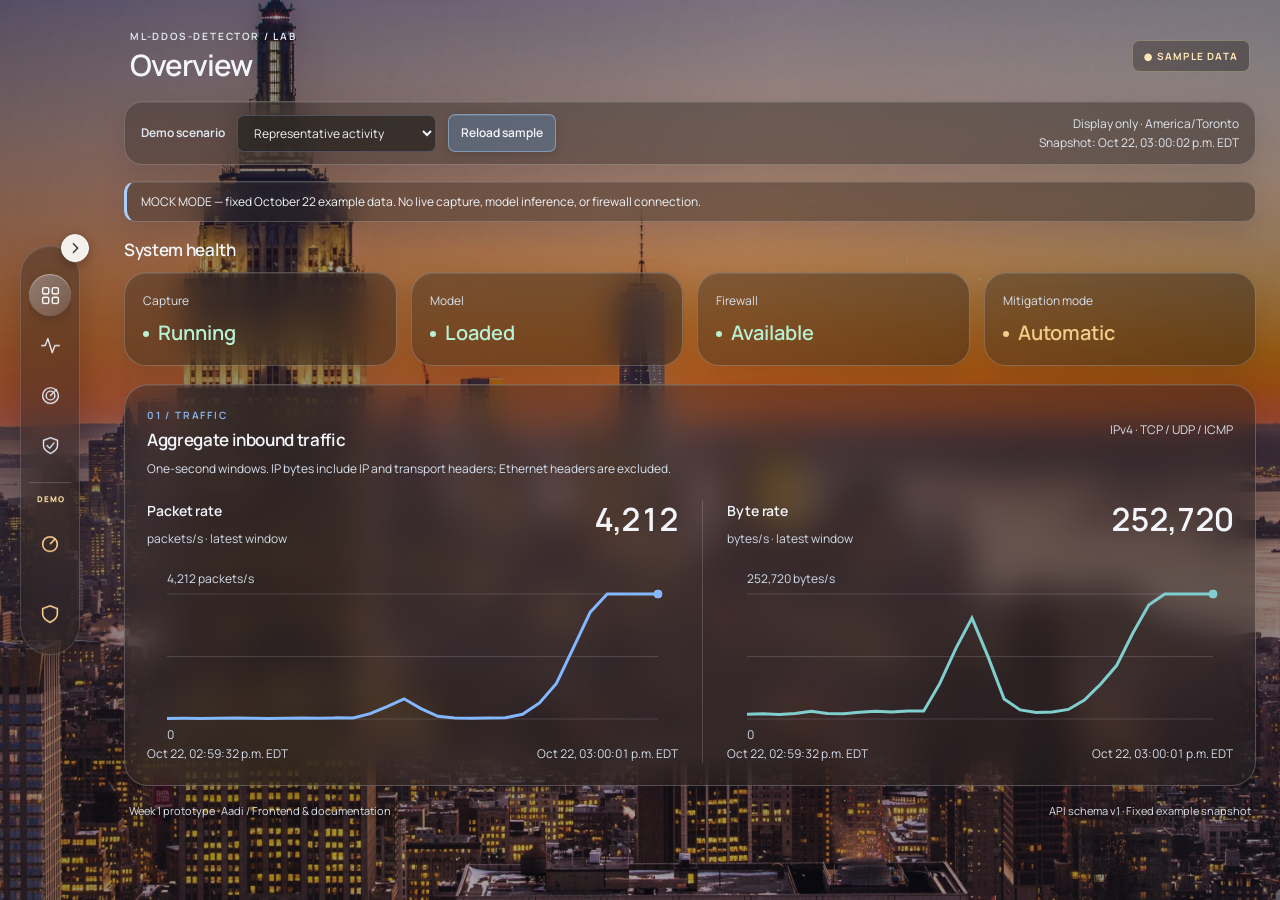
==== commit 17ec70f8: "Fix clipped sidebar selection and lighten glass surfaces" ====
--- a/frontend/index.html
+++ b/frontend/index.html
@@ -3,8 +3,8 @@
 <head>
   <meta charset="utf-8"><meta name="viewport" content="width=device-width, initial-scale=1">
   <title>ML-DDoS-Detector · Dashboard</title>
-  <link rel="stylesheet" href="styles.css"><link rel="stylesheet" href="dashboard.css?v=9">
-  <script type="module" src="app.js?v=8"></script><script type="module" src="navigation.js?v=9"></script>
+  <link rel="stylesheet" href="styles.css"><link rel="stylesheet" href="dashboard.css?v=10">
+  <script type="module" src="app.js?v=8"></script><script type="module" src="navigation.js?v=10"></script>
 </head>
 <body><a class="skip-link" href="#page-title">Skip to content</a>
 <aside class="glass-nav" aria-label="Dashboard sidebar"><button id="sidebar-toggle" class="sidebar-toggle" aria-expanded="false" aria-controls="sidebar-navigation" aria-label="Expand sidebar"><svg viewBox="0 0 24 24" fill="none" stroke="currentColor" stroke-width="2" aria-hidden="true"><path d="m9 5 7 7-7 7"/></svg></button><div class="rail-scroll"><nav id="sidebar-navigation" aria-label="Main navigation"><a href="#overview" aria-label="Overview" aria-describedby="tip-overview"><svg viewBox="0 0 24 24" aria-hidden="true" fill="none" stroke="currentColor" stroke-width="1.6" stroke-linecap="round" stroke-linejoin="round"><rect x="3" y="3" width="7" height="7" rx="1.5"/><rect x="14" y="3" width="7" height="7" rx="1.5"/><rect x="3" y="14" width="7" height="7" rx="1.5"/><rect x="14" y="14" width="7" height="7" rx="1.5"/></svg><span class="nav-label" id="tip-overview" role="tooltip">Overview</span></a><a href="#traffic" aria-label="Traffic" aria-describedby="tip-traffic"><svg viewBox="0 0 24 24" aria-hidden="true" fill="none" stroke="currentColor" stroke-width="1.6" stroke-linecap="round" stroke-linejoin="round"><path d="M2 12h4l3-8 5 16 3-8h5"/></svg><span class="nav-label" id="tip-traffic" role="tooltip">Traffic</span></a><a href="#detections" aria-label="Detections" aria-describedby="tip-detections"><svg viewBox="0 0 24 24" aria-hidden="true" fill="none" stroke="currentColor" stroke-width="1.6" stroke-linecap="round" stroke-linejoin="round"><circle cx="12" cy="12" r="9"/><circle cx="12" cy="12" r="5"/><path d="m12 12 7-7"/></svg><span class="nav-label" id="tip-detections" role="tooltip">Detections</span></a><a href="#blocks" aria-label="Blocks" aria-describedby="tip-blocks"><svg viewBox="0 0 24 24" aria-hidden="true" fill="none" stroke="currentColor" stroke-width="1.6" stroke-linecap="round" stroke-linejoin="round"><path d="m12 3 8 3v6c0 5-8 9-8 9s-8-4-8-9V6z"/><path d="m8 12 3 3 5-6"/></svg><span class="nav-label" id="tip-blocks" role="tooltip">Blocks</span></a></nav><div class="sidebar-statuses" aria-label="Demo snapshot summaries"><p class="status-caption">DEMO</p><div class="status-item" id="detection-status" tabindex="0" role="group" aria-label="Detection: awaiting demo data" aria-describedby="detection-tip"><svg viewBox="0 0 24 24" fill="none" stroke="currentColor" stroke-width="1.7" aria-hidden="true"><circle cx="12" cy="12" r="8"/><path d="m12 12 6-6"/></svg><span class="status-copy"><small>Detection · demo</small><strong id="detection-summary">Awaiting data</strong></span><span class="status-tooltip" id="detection-tip" role="tooltip">Awaiting demo data. Live attack state is unknown.</span></div><div class="status-item" id="mitigation-status" tabindex="0" role="group" aria-label="Mitigation: awaiting demo data" aria-describedby="mitigation-tip"><svg viewBox="0 0 24 24" fill="none" stroke="currentColor" stroke-width="1.7" aria-hidden="true"><path d="m12 3 8 3v6c0 5-8 9-8 9s-8-4-8-9V6z"/></svg><span class="status-copy"><small>Mitigation · demo</small><strong id="mitigation-summary">Awaiting data</strong></span><span class="status-tooltip" id="mitigation-tip" role="tooltip">Awaiting demo data. Live firewall state is unknown.</span></div></div></div></aside>
--- a/frontend/dashboard.css
+++ b/frontend/dashboard.css
@@ -20,7 +20,7 @@
 .glass-nav nav.labels-dismissed .nav-label{opacity:0;visibility:hidden;transition:none}
 .toolbar,.panel,.health-card,#notice{border:1px solid #ffffff35;backdrop-filter:blur(18px) saturate(110%);-webkit-backdrop-filter:blur(18px) saturate(110%);box-shadow:inset 0 1px #ffffff16,0 12px 30px #050a201e;background:linear-gradient(125deg,rgba(56,49,46,.669),rgba(39,34,33,.708))}
 .toolbar{border-radius:18px;padding:12px 16px}.toolbar label,.toolbar>span{font-size:12px;color:#e0e6ef}.shared-meta{text-align:right}
-select{background:#292422cc}button#reload{background:#5288bd70;border-color:#b5d7ff70}
+select{background:#292422b8}button#reload{background:#5288bd5c;border-color:#b5d7ff70}
 #notice{font-size:12px;margin:0;padding:10px 14px;border-radius:12px;color:#f0f4fa;border-left:3px solid #a8cfff}
 #notice.warning{background:#443419e6;color:#ffe2a8}#notice.error{background:#54212be6;color:#ffdde1}
 .overview-content{display:flex;flex-direction:column;gap:18px}.section-heading>span{font-size:12px;color:#d8e1ef}
@@ -80,7 +80,7 @@
 @media(min-width:1800px){.workspace{min-height:calc(100dvh - 59px)}}
 @media(min-width:1800px) and (max-height:950px){.workspace{min-height:calc(100dvh - 46px)}}
 /* Shared glass and responsive sidebar: one tint across all surfaces. */
-:root{--glass:linear-gradient(125deg,rgba(51,44,41,.48),rgba(36,31,30,.52));--rail:60px}
+:root{--glass:linear-gradient(125deg,rgba(51,44,41,.40),rgba(36,31,30,.44));--rail:60px}
 body{padding-left:calc(var(--rail) + 40px);transition:padding-left 300ms cubic-bezier(.2,.7,.2,1)}
 body.sidebar-expanded{--rail:252px}
 .workspace{width:calc(100% - 48px);max-width:1560px;transform:none;margin-left:auto;margin-right:auto}
@@ -102,8 +102,8 @@
 .sidebar-expanded .status-copy{display:block}.sidebar-expanded .status-caption{text-align:left;padding-left:10px}
 .status-tooltip{position:absolute;z-index:40;left:calc(100% + 16px);top:50%;transform:translateY(-50%);width:260px;padding:12px;border:1px solid #ffffff40;border-radius:14px;background:#292321f2;color:#f3eeea;font-size:12px;line-height:1.6;opacity:0;visibility:hidden;pointer-events:none}
 .status-item:hover .status-tooltip,.status-item:focus-visible .status-tooltip{opacity:1;visibility:visible}
-#notice{background:var(--glass)}#notice.warning{background:rgba(68,52,25,.60)}#notice.error{background:rgba(84,33,43,.64)}
-thead th{background:rgba(64,55,51,.68);backdrop-filter:blur(12px)}
+#notice{background:var(--glass)}#notice.warning{background:rgba(68,52,25,.52)}#notice.error{background:rgba(84,33,43,.56)}
+thead th{background:rgba(64,55,51,.60);backdrop-filter:blur(12px)}
 .panel,.health-card,.toolbar{transition:border-color 160ms,box-shadow 160ms}
 .panel:hover,.health-card:hover,.toolbar:hover{border-color:#ffffff65;box-shadow:inset 0 1px #ffffff25,0 12px 30px #050a2033}
 .health-card{transition:transform 160ms,border-color 160ms,box-shadow 160ms}.health-card:hover{transform:translateY(-2px)}
@@ -154,7 +154,7 @@
 .chart svg polyline,.chart svg circle{stroke:currentColor}
 .chart svg circle{fill:currentColor}
 .chart svg:focus-visible{outline:2px solid #f4e9d8;outline-offset:5px;border-radius:6px}
-.graph-tooltip,.sidebar-flyout{position:fixed;z-index:1000;max-width:min(330px,calc(100vw - 16px));width:max-content;padding:10px 14px;border:1px solid #ffffff50;border-radius:14px;background:rgba(35,29,27,.94);box-shadow:0 8px 24px #0004;backdrop-filter:blur(12px);color:#fff7ef;font:13px/1.5 Manrope,system-ui,sans-serif;pointer-events:none;overflow-wrap:anywhere}
+.graph-tooltip,.sidebar-flyout{position:fixed;z-index:1000;max-width:min(330px,calc(100vw - 16px));width:max-content;padding:10px 14px;border:1px solid #ffffff50;border-radius:14px;background:rgba(35,29,27,.86);box-shadow:0 8px 24px #0004;backdrop-filter:blur(12px);color:#fff7ef;font:13px/1.5 Manrope,system-ui,sans-serif;pointer-events:none;overflow-wrap:anywhere}
 .graph-tooltip[hidden],.sidebar-flyout[hidden]{display:none}
 .sidebar-flyout{animation:flyout-in 120ms ease both}
 @keyframes flyout-in{from{opacity:0}to{opacity:1}}
@@ -188,7 +188,7 @@
  .glass-nav{top:50%;transform:translateY(-50%);max-height:calc(100dvh - 32px);overflow:visible}
  .rail-scroll{max-height:calc(100dvh - 54px);min-width:0;overflow-x:hidden;overflow-y:auto;scrollbar-width:none}
  .rail-scroll::-webkit-scrollbar{width:0;height:0}
- .glass-nav nav{margin-top:20px;overflow:hidden}
+ .glass-nav nav{margin-top:20px;overflow:visible}
  .glass-nav a{overflow:hidden;position:relative;z-index:1}
  .glass-nav .nav-label{min-width:0;flex:1}
  .status-item{width:100%;min-width:0;min-height:64px;gap:0;overflow:hidden}
@@ -209,3 +209,9 @@
 @media(max-width:850px){body:not(.sidebar-expanded) .nav-selection{border-radius:22px}}
 @media(prefers-reduced-motion:reduce){.nav-selection,.nav-hover,.status-copy{transition:none!important}.sidebar-expanded .glass-nav .nav-label{animation:none}}
 @media(forced-colors:active){.nav-selection{border:2px solid Highlight;background:Canvas}.glass-nav a.selected{color:Highlight}}
+
+/* Fit the collapsed selection to the actual inner rail width, including its border. */
+@media(min-width:851px){
+ body:not(.sidebar-expanded) .glass-nav nav a{width:100%;height:auto;min-height:0;aspect-ratio:1;justify-content:center;padding:0}
+ body:not(.sidebar-expanded) .glass-nav nav a .nav-label{display:none}
+}
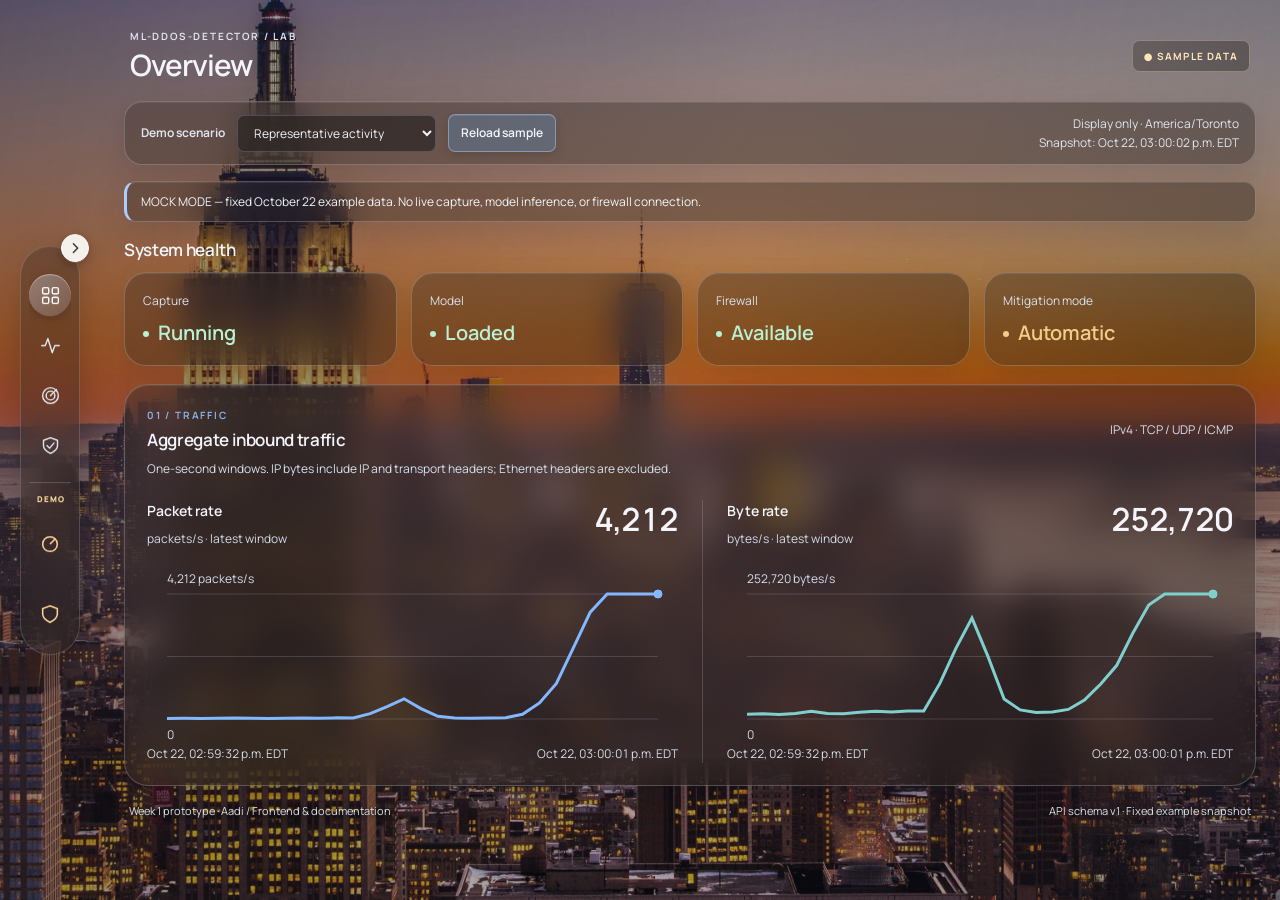
==== commit 58fad48b: "Slightly increase glass transparency" ====
--- a/frontend/index.html
+++ b/frontend/index.html
@@ -3,7 +3,7 @@
 <head>
   <meta charset="utf-8"><meta name="viewport" content="width=device-width, initial-scale=1">
   <title>ML-DDoS-Detector · Dashboard</title>
-  <link rel="stylesheet" href="styles.css"><link rel="stylesheet" href="dashboard.css?v=10">
+  <link rel="stylesheet" href="styles.css"><link rel="stylesheet" href="dashboard.css?v=11">
   <script type="module" src="app.js?v=8"></script><script type="module" src="navigation.js?v=10"></script>
 </head>
 <body><a class="skip-link" href="#page-title">Skip to content</a>
--- a/frontend/dashboard.css
+++ b/frontend/dashboard.css
@@ -20,7 +20,7 @@
 .glass-nav nav.labels-dismissed .nav-label{opacity:0;visibility:hidden;transition:none}
 .toolbar,.panel,.health-card,#notice{border:1px solid #ffffff35;backdrop-filter:blur(18px) saturate(110%);-webkit-backdrop-filter:blur(18px) saturate(110%);box-shadow:inset 0 1px #ffffff16,0 12px 30px #050a201e;background:linear-gradient(125deg,rgba(56,49,46,.669),rgba(39,34,33,.708))}
 .toolbar{border-radius:18px;padding:12px 16px}.toolbar label,.toolbar>span{font-size:12px;color:#e0e6ef}.shared-meta{text-align:right}
-select{background:#292422b8}button#reload{background:#5288bd5c;border-color:#b5d7ff70}
+select{background:#292422ae}button#reload{background:#5288bd52;border-color:#b5d7ff70}
 #notice{font-size:12px;margin:0;padding:10px 14px;border-radius:12px;color:#f0f4fa;border-left:3px solid #a8cfff}
 #notice.warning{background:#443419e6;color:#ffe2a8}#notice.error{background:#54212be6;color:#ffdde1}
 .overview-content{display:flex;flex-direction:column;gap:18px}.section-heading>span{font-size:12px;color:#d8e1ef}
@@ -80,7 +80,7 @@
 @media(min-width:1800px){.workspace{min-height:calc(100dvh - 59px)}}
 @media(min-width:1800px) and (max-height:950px){.workspace{min-height:calc(100dvh - 46px)}}
 /* Shared glass and responsive sidebar: one tint across all surfaces. */
-:root{--glass:linear-gradient(125deg,rgba(51,44,41,.40),rgba(36,31,30,.44));--rail:60px}
+:root{--glass:linear-gradient(125deg,rgba(51,44,41,.36),rgba(36,31,30,.40));--rail:60px}
 body{padding-left:calc(var(--rail) + 40px);transition:padding-left 300ms cubic-bezier(.2,.7,.2,1)}
 body.sidebar-expanded{--rail:252px}
 .workspace{width:calc(100% - 48px);max-width:1560px;transform:none;margin-left:auto;margin-right:auto}
@@ -102,8 +102,8 @@
 .sidebar-expanded .status-copy{display:block}.sidebar-expanded .status-caption{text-align:left;padding-left:10px}
 .status-tooltip{position:absolute;z-index:40;left:calc(100% + 16px);top:50%;transform:translateY(-50%);width:260px;padding:12px;border:1px solid #ffffff40;border-radius:14px;background:#292321f2;color:#f3eeea;font-size:12px;line-height:1.6;opacity:0;visibility:hidden;pointer-events:none}
 .status-item:hover .status-tooltip,.status-item:focus-visible .status-tooltip{opacity:1;visibility:visible}
-#notice{background:var(--glass)}#notice.warning{background:rgba(68,52,25,.52)}#notice.error{background:rgba(84,33,43,.56)}
-thead th{background:rgba(64,55,51,.60);backdrop-filter:blur(12px)}
+#notice{background:var(--glass)}#notice.warning{background:rgba(68,52,25,.48)}#notice.error{background:rgba(84,33,43,.52)}
+thead th{background:rgba(64,55,51,.56);backdrop-filter:blur(12px)}
 .panel,.health-card,.toolbar{transition:border-color 160ms,box-shadow 160ms}
 .panel:hover,.health-card:hover,.toolbar:hover{border-color:#ffffff65;box-shadow:inset 0 1px #ffffff25,0 12px 30px #050a2033}
 .health-card{transition:transform 160ms,border-color 160ms,box-shadow 160ms}.health-card:hover{transform:translateY(-2px)}
@@ -154,7 +154,7 @@
 .chart svg polyline,.chart svg circle{stroke:currentColor}
 .chart svg circle{fill:currentColor}
 .chart svg:focus-visible{outline:2px solid #f4e9d8;outline-offset:5px;border-radius:6px}
-.graph-tooltip,.sidebar-flyout{position:fixed;z-index:1000;max-width:min(330px,calc(100vw - 16px));width:max-content;padding:10px 14px;border:1px solid #ffffff50;border-radius:14px;background:rgba(35,29,27,.86);box-shadow:0 8px 24px #0004;backdrop-filter:blur(12px);color:#fff7ef;font:13px/1.5 Manrope,system-ui,sans-serif;pointer-events:none;overflow-wrap:anywhere}
+.graph-tooltip,.sidebar-flyout{position:fixed;z-index:1000;max-width:min(330px,calc(100vw - 16px));width:max-content;padding:10px 14px;border:1px solid #ffffff50;border-radius:14px;background:rgba(35,29,27,.82);box-shadow:0 8px 24px #0004;backdrop-filter:blur(12px);color:#fff7ef;font:13px/1.5 Manrope,system-ui,sans-serif;pointer-events:none;overflow-wrap:anywhere}
 .graph-tooltip[hidden],.sidebar-flyout[hidden]{display:none}
 .sidebar-flyout{animation:flyout-in 120ms ease both}
 @keyframes flyout-in{from{opacity:0}to{opacity:1}}
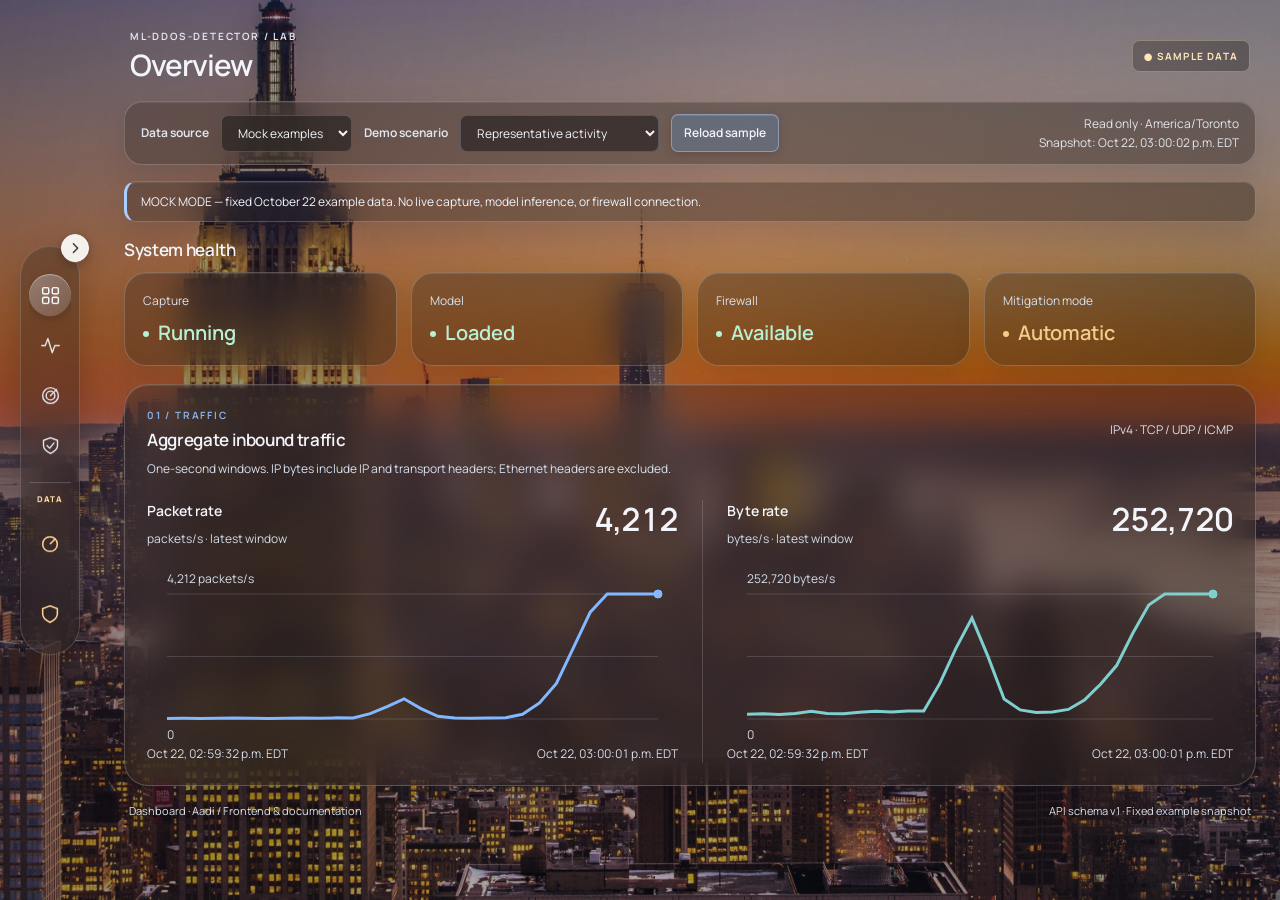
==== commit d4640cc7: "Connect dashboard to API with sequential polling and provenance" ====
--- a/frontend/index.html
+++ b/frontend/index.html
@@ -7,16 +7,16 @@
   <script type="module" src="app.js?v=8"></script><script type="module" src="navigation.js?v=10"></script>
 </head>
 <body><a class="skip-link" href="#page-title">Skip to content</a>
-<aside class="glass-nav" aria-label="Dashboard sidebar"><button id="sidebar-toggle" class="sidebar-toggle" aria-expanded="false" aria-controls="sidebar-navigation" aria-label="Expand sidebar"><svg viewBox="0 0 24 24" fill="none" stroke="currentColor" stroke-width="2" aria-hidden="true"><path d="m9 5 7 7-7 7"/></svg></button><div class="rail-scroll"><nav id="sidebar-navigation" aria-label="Main navigation"><a href="#overview" aria-label="Overview" aria-describedby="tip-overview"><svg viewBox="0 0 24 24" aria-hidden="true" fill="none" stroke="currentColor" stroke-width="1.6" stroke-linecap="round" stroke-linejoin="round"><rect x="3" y="3" width="7" height="7" rx="1.5"/><rect x="14" y="3" width="7" height="7" rx="1.5"/><rect x="3" y="14" width="7" height="7" rx="1.5"/><rect x="14" y="14" width="7" height="7" rx="1.5"/></svg><span class="nav-label" id="tip-overview" role="tooltip">Overview</span></a><a href="#traffic" aria-label="Traffic" aria-describedby="tip-traffic"><svg viewBox="0 0 24 24" aria-hidden="true" fill="none" stroke="currentColor" stroke-width="1.6" stroke-linecap="round" stroke-linejoin="round"><path d="M2 12h4l3-8 5 16 3-8h5"/></svg><span class="nav-label" id="tip-traffic" role="tooltip">Traffic</span></a><a href="#detections" aria-label="Detections" aria-describedby="tip-detections"><svg viewBox="0 0 24 24" aria-hidden="true" fill="none" stroke="currentColor" stroke-width="1.6" stroke-linecap="round" stroke-linejoin="round"><circle cx="12" cy="12" r="9"/><circle cx="12" cy="12" r="5"/><path d="m12 12 7-7"/></svg><span class="nav-label" id="tip-detections" role="tooltip">Detections</span></a><a href="#blocks" aria-label="Blocks" aria-describedby="tip-blocks"><svg viewBox="0 0 24 24" aria-hidden="true" fill="none" stroke="currentColor" stroke-width="1.6" stroke-linecap="round" stroke-linejoin="round"><path d="m12 3 8 3v6c0 5-8 9-8 9s-8-4-8-9V6z"/><path d="m8 12 3 3 5-6"/></svg><span class="nav-label" id="tip-blocks" role="tooltip">Blocks</span></a></nav><div class="sidebar-statuses" aria-label="Demo snapshot summaries"><p class="status-caption">DEMO</p><div class="status-item" id="detection-status" tabindex="0" role="group" aria-label="Detection: awaiting demo data" aria-describedby="detection-tip"><svg viewBox="0 0 24 24" fill="none" stroke="currentColor" stroke-width="1.7" aria-hidden="true"><circle cx="12" cy="12" r="8"/><path d="m12 12 6-6"/></svg><span class="status-copy"><small>Detection · demo</small><strong id="detection-summary">Awaiting data</strong></span><span class="status-tooltip" id="detection-tip" role="tooltip">Awaiting demo data. Live attack state is unknown.</span></div><div class="status-item" id="mitigation-status" tabindex="0" role="group" aria-label="Mitigation: awaiting demo data" aria-describedby="mitigation-tip"><svg viewBox="0 0 24 24" fill="none" stroke="currentColor" stroke-width="1.7" aria-hidden="true"><path d="m12 3 8 3v6c0 5-8 9-8 9s-8-4-8-9V6z"/></svg><span class="status-copy"><small>Mitigation · demo</small><strong id="mitigation-summary">Awaiting data</strong></span><span class="status-tooltip" id="mitigation-tip" role="tooltip">Awaiting demo data. Live firewall state is unknown.</span></div></div></div></aside>
+<aside class="glass-nav" aria-label="Dashboard sidebar"><button id="sidebar-toggle" class="sidebar-toggle" aria-expanded="false" aria-controls="sidebar-navigation" aria-label="Expand sidebar"><svg viewBox="0 0 24 24" fill="none" stroke="currentColor" stroke-width="2" aria-hidden="true"><path d="m9 5 7 7-7 7"/></svg></button><div class="rail-scroll"><nav id="sidebar-navigation" aria-label="Main navigation"><a href="#overview" aria-label="Overview" aria-describedby="tip-overview"><svg viewBox="0 0 24 24" aria-hidden="true" fill="none" stroke="currentColor" stroke-width="1.6" stroke-linecap="round" stroke-linejoin="round"><rect x="3" y="3" width="7" height="7" rx="1.5"/><rect x="14" y="3" width="7" height="7" rx="1.5"/><rect x="3" y="14" width="7" height="7" rx="1.5"/><rect x="14" y="14" width="7" height="7" rx="1.5"/></svg><span class="nav-label" id="tip-overview" role="tooltip">Overview</span></a><a href="#traffic" aria-label="Traffic" aria-describedby="tip-traffic"><svg viewBox="0 0 24 24" aria-hidden="true" fill="none" stroke="currentColor" stroke-width="1.6" stroke-linecap="round" stroke-linejoin="round"><path d="M2 12h4l3-8 5 16 3-8h5"/></svg><span class="nav-label" id="tip-traffic" role="tooltip">Traffic</span></a><a href="#detections" aria-label="Detections" aria-describedby="tip-detections"><svg viewBox="0 0 24 24" aria-hidden="true" fill="none" stroke="currentColor" stroke-width="1.6" stroke-linecap="round" stroke-linejoin="round"><circle cx="12" cy="12" r="9"/><circle cx="12" cy="12" r="5"/><path d="m12 12 7-7"/></svg><span class="nav-label" id="tip-detections" role="tooltip">Detections</span></a><a href="#blocks" aria-label="Blocks" aria-describedby="tip-blocks"><svg viewBox="0 0 24 24" aria-hidden="true" fill="none" stroke="currentColor" stroke-width="1.6" stroke-linecap="round" stroke-linejoin="round"><path d="m12 3 8 3v6c0 5-8 9-8 9s-8-4-8-9V6z"/><path d="m8 12 3 3 5-6"/></svg><span class="nav-label" id="tip-blocks" role="tooltip">Blocks</span></a></nav><div class="sidebar-statuses" aria-label="Snapshot summaries"><p class="status-caption">DATA</p><div class="status-item" id="detection-status" tabindex="0" role="group" aria-label="Detection: awaiting demo data" aria-describedby="detection-tip"><svg viewBox="0 0 24 24" fill="none" stroke="currentColor" stroke-width="1.7" aria-hidden="true"><circle cx="12" cy="12" r="8"/><path d="m12 12 6-6"/></svg><span class="status-copy"><small>Detection · demo</small><strong id="detection-summary">Awaiting data</strong></span><span class="status-tooltip" id="detection-tip" role="tooltip">Awaiting demo data. Live attack state is unknown.</span></div><div class="status-item" id="mitigation-status" tabindex="0" role="group" aria-label="Mitigation: awaiting demo data" aria-describedby="mitigation-tip"><svg viewBox="0 0 24 24" fill="none" stroke="currentColor" stroke-width="1.7" aria-hidden="true"><path d="m12 3 8 3v6c0 5-8 9-8 9s-8-4-8-9V6z"/></svg><span class="status-copy"><small>Mitigation · demo</small><strong id="mitigation-summary">Awaiting data</strong></span><span class="status-tooltip" id="mitigation-tip" role="tooltip">Awaiting demo data. Live firewall state is unknown.</span></div></div></div></aside>
   <main class="workspace">
     <div class="heading"><div><p class="eyebrow">ML-DDOS-DETECTOR / LAB</p><h1 id="page-title" tabindex="-1">Overview</h1></div><span class="sample">● SAMPLE DATA</span></div>
-    <section class="toolbar" aria-label="Mock demonstration controls"><div><label for="scenario">Demo scenario</label><select id="scenario"><option value="sample">Representative activity</option><option value="empty">No measurements or events</option><option value="zero">Measured zero traffic</option><option value="unavailable">Capture unavailable</option><option value="stale">Stale snapshot</option><option value="error">Connection failure</option></select><button id="reload">Reload sample</button></div><span class="shared-meta">Display only · America/Toronto<br><span id="updated">Awaiting snapshot</span></span></section>
+    <section class="toolbar" aria-label="Data source controls"><div><label for="source">Data source</label><select id="source"><option value="mock">Mock examples</option><option value="api">Backend API</option></select><label for="scenario">Demo scenario</label><select id="scenario"><option value="sample">Representative activity</option><option value="empty">No measurements or events</option><option value="zero">Measured zero traffic</option><option value="unavailable">Capture unavailable</option><option value="stale">Stale snapshot</option><option value="loading">Slow sample load</option><option value="invalid">Malformed response</option><option value="error">Connection failure</option></select><button id="reload">Reload sample</button></div><span class="shared-meta">Read only · America/Toronto<br><span id="updated">Awaiting snapshot</span></span></section>
     <p id="notice" role="status" aria-live="polite">Loading sample data…</p>
     <div class="overview-content view" id="view-overview"><section aria-labelledby="health-title"><div class="section-heading"><h2 id="health-title">System health</h2></div><div id="health" class="health-grid"></div></section>
     <section class="panel" aria-labelledby="traffic-title"><div class="section-heading"><div><p class="eyebrow">01 / TRAFFIC</p><h2 id="traffic-title">Aggregate inbound traffic</h2></div><span>IPv4 · TCP / UDP / ICMP</span></div><p class="muted">One-second windows. IP bytes include IP and transport headers; Ethernet headers are excluded.</p><div id="overview-charts" class="charts"></div></section>
     </div><section class="panel view" id="view-traffic" hidden aria-labelledby="traffic-page-title"><div class="section-heading"><h2 id="traffic-page-title">Aggregate inbound traffic</h2><span>IPv4 · TCP / UDP / ICMP</span></div><p class="muted">One-second windows. IP bytes include IP and transport headers; Ethernet headers are excluded.</p><div id="charts" class="charts"></div></section><section class="panel view" id="view-detections" hidden aria-labelledby="detections-title"><div class="section-heading"><div><p class="eyebrow">02 / DETECTION</p><h2 id="detections-title">Detection events</h2></div><span id="detection-count"></span></div><p class="muted">Scores describe aggregate windows. Source events reuse that score and carry separate attribution evidence.</p><div id="detections" class="table-wrap"></div></section>
     <section class="panel view" id="view-blocks" hidden aria-labelledby="blocks-title"><div class="section-heading"><div><p class="eyebrow">03 / MITIGATION</p><h2 id="blocks-title">Confirmed blocks in snapshot</h2></div><span id="block-count"></span></div><p class="muted">A block request is not confirmation. These fixed examples do not describe current firewall state.</p><div id="blocks" class="table-wrap"></div></section>
-    <footer>Week 1 prototype · Aadi / Frontend &amp; documentation <span>API schema v1 · Fixed example snapshot</span></footer>
+    <footer>Dashboard · Aadi / Frontend &amp; documentation <span>API schema v1 · Fixed example snapshot</span></footer>
   </main>
 </body>
 </html>
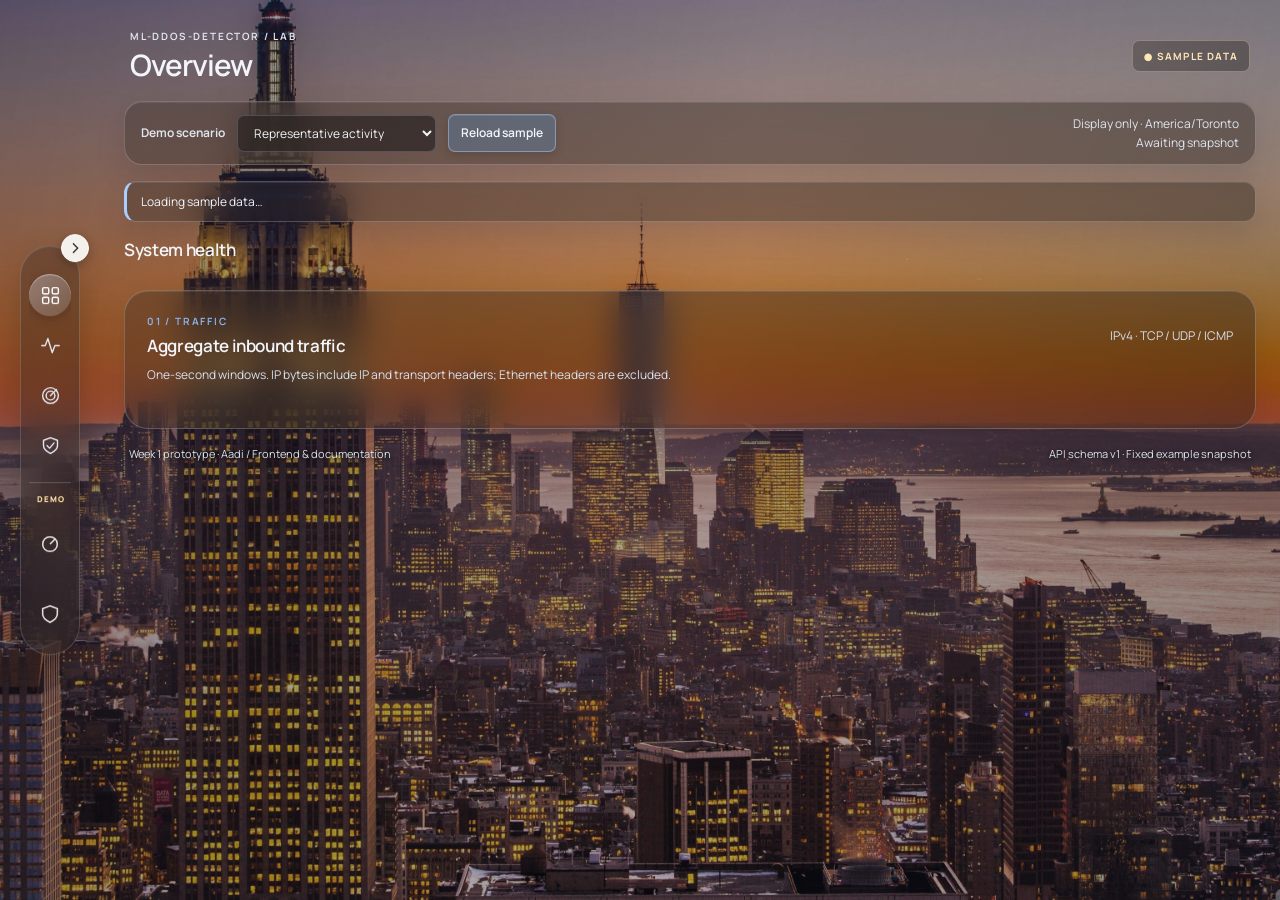
==== commit 77c069bb: "Merge pull request #34 from aydsman/codex/aadi-week2-dashboard Complete Week 2 dashboard validation " ====
--- a/frontend/index.html
+++ b/frontend/index.html
@@ -7,16 +7,16 @@
   <script type="module" src="app.js?v=8"></script><script type="module" src="navigation.js?v=10"></script>
 </head>
 <body><a class="skip-link" href="#page-title">Skip to content</a>
-<aside class="glass-nav" aria-label="Dashboard sidebar"><button id="sidebar-toggle" class="sidebar-toggle" aria-expanded="false" aria-controls="sidebar-navigation" aria-label="Expand sidebar"><svg viewBox="0 0 24 24" fill="none" stroke="currentColor" stroke-width="2" aria-hidden="true"><path d="m9 5 7 7-7 7"/></svg></button><div class="rail-scroll"><nav id="sidebar-navigation" aria-label="Main navigation"><a href="#overview" aria-label="Overview" aria-describedby="tip-overview"><svg viewBox="0 0 24 24" aria-hidden="true" fill="none" stroke="currentColor" stroke-width="1.6" stroke-linecap="round" stroke-linejoin="round"><rect x="3" y="3" width="7" height="7" rx="1.5"/><rect x="14" y="3" width="7" height="7" rx="1.5"/><rect x="3" y="14" width="7" height="7" rx="1.5"/><rect x="14" y="14" width="7" height="7" rx="1.5"/></svg><span class="nav-label" id="tip-overview" role="tooltip">Overview</span></a><a href="#traffic" aria-label="Traffic" aria-describedby="tip-traffic"><svg viewBox="0 0 24 24" aria-hidden="true" fill="none" stroke="currentColor" stroke-width="1.6" stroke-linecap="round" stroke-linejoin="round"><path d="M2 12h4l3-8 5 16 3-8h5"/></svg><span class="nav-label" id="tip-traffic" role="tooltip">Traffic</span></a><a href="#detections" aria-label="Detections" aria-describedby="tip-detections"><svg viewBox="0 0 24 24" aria-hidden="true" fill="none" stroke="currentColor" stroke-width="1.6" stroke-linecap="round" stroke-linejoin="round"><circle cx="12" cy="12" r="9"/><circle cx="12" cy="12" r="5"/><path d="m12 12 7-7"/></svg><span class="nav-label" id="tip-detections" role="tooltip">Detections</span></a><a href="#blocks" aria-label="Blocks" aria-describedby="tip-blocks"><svg viewBox="0 0 24 24" aria-hidden="true" fill="none" stroke="currentColor" stroke-width="1.6" stroke-linecap="round" stroke-linejoin="round"><path d="m12 3 8 3v6c0 5-8 9-8 9s-8-4-8-9V6z"/><path d="m8 12 3 3 5-6"/></svg><span class="nav-label" id="tip-blocks" role="tooltip">Blocks</span></a></nav><div class="sidebar-statuses" aria-label="Snapshot summaries"><p class="status-caption">DATA</p><div class="status-item" id="detection-status" tabindex="0" role="group" aria-label="Detection: awaiting demo data" aria-describedby="detection-tip"><svg viewBox="0 0 24 24" fill="none" stroke="currentColor" stroke-width="1.7" aria-hidden="true"><circle cx="12" cy="12" r="8"/><path d="m12 12 6-6"/></svg><span class="status-copy"><small>Detection · demo</small><strong id="detection-summary">Awaiting data</strong></span><span class="status-tooltip" id="detection-tip" role="tooltip">Awaiting demo data. Live attack state is unknown.</span></div><div class="status-item" id="mitigation-status" tabindex="0" role="group" aria-label="Mitigation: awaiting demo data" aria-describedby="mitigation-tip"><svg viewBox="0 0 24 24" fill="none" stroke="currentColor" stroke-width="1.7" aria-hidden="true"><path d="m12 3 8 3v6c0 5-8 9-8 9s-8-4-8-9V6z"/></svg><span class="status-copy"><small>Mitigation · demo</small><strong id="mitigation-summary">Awaiting data</strong></span><span class="status-tooltip" id="mitigation-tip" role="tooltip">Awaiting demo data. Live firewall state is unknown.</span></div></div></div></aside>
+<aside class="glass-nav" aria-label="Dashboard sidebar"><button id="sidebar-toggle" class="sidebar-toggle" aria-expanded="false" aria-controls="sidebar-navigation" aria-label="Expand sidebar"><svg viewBox="0 0 24 24" fill="none" stroke="currentColor" stroke-width="2" aria-hidden="true"><path d="m9 5 7 7-7 7"/></svg></button><div class="rail-scroll"><nav id="sidebar-navigation" aria-label="Main navigation"><a href="#overview" aria-label="Overview" aria-describedby="tip-overview"><svg viewBox="0 0 24 24" aria-hidden="true" fill="none" stroke="currentColor" stroke-width="1.6" stroke-linecap="round" stroke-linejoin="round"><rect x="3" y="3" width="7" height="7" rx="1.5"/><rect x="14" y="3" width="7" height="7" rx="1.5"/><rect x="3" y="14" width="7" height="7" rx="1.5"/><rect x="14" y="14" width="7" height="7" rx="1.5"/></svg><span class="nav-label" id="tip-overview" role="tooltip">Overview</span></a><a href="#traffic" aria-label="Traffic" aria-describedby="tip-traffic"><svg viewBox="0 0 24 24" aria-hidden="true" fill="none" stroke="currentColor" stroke-width="1.6" stroke-linecap="round" stroke-linejoin="round"><path d="M2 12h4l3-8 5 16 3-8h5"/></svg><span class="nav-label" id="tip-traffic" role="tooltip">Traffic</span></a><a href="#detections" aria-label="Detections" aria-describedby="tip-detections"><svg viewBox="0 0 24 24" aria-hidden="true" fill="none" stroke="currentColor" stroke-width="1.6" stroke-linecap="round" stroke-linejoin="round"><circle cx="12" cy="12" r="9"/><circle cx="12" cy="12" r="5"/><path d="m12 12 7-7"/></svg><span class="nav-label" id="tip-detections" role="tooltip">Detections</span></a><a href="#blocks" aria-label="Blocks" aria-describedby="tip-blocks"><svg viewBox="0 0 24 24" aria-hidden="true" fill="none" stroke="currentColor" stroke-width="1.6" stroke-linecap="round" stroke-linejoin="round"><path d="m12 3 8 3v6c0 5-8 9-8 9s-8-4-8-9V6z"/><path d="m8 12 3 3 5-6"/></svg><span class="nav-label" id="tip-blocks" role="tooltip">Blocks</span></a></nav><div class="sidebar-statuses" aria-label="Demo snapshot summaries"><p class="status-caption">DEMO</p><div class="status-item" id="detection-status" tabindex="0" role="group" aria-label="Detection: awaiting demo data" aria-describedby="detection-tip"><svg viewBox="0 0 24 24" fill="none" stroke="currentColor" stroke-width="1.7" aria-hidden="true"><circle cx="12" cy="12" r="8"/><path d="m12 12 6-6"/></svg><span class="status-copy"><small>Detection · demo</small><strong id="detection-summary">Awaiting data</strong></span><span class="status-tooltip" id="detection-tip" role="tooltip">Awaiting demo data. Live attack state is unknown.</span></div><div class="status-item" id="mitigation-status" tabindex="0" role="group" aria-label="Mitigation: awaiting demo data" aria-describedby="mitigation-tip"><svg viewBox="0 0 24 24" fill="none" stroke="currentColor" stroke-width="1.7" aria-hidden="true"><path d="m12 3 8 3v6c0 5-8 9-8 9s-8-4-8-9V6z"/></svg><span class="status-copy"><small>Mitigation · demo</small><strong id="mitigation-summary">Awaiting data</strong></span><span class="status-tooltip" id="mitigation-tip" role="tooltip">Awaiting demo data. Live firewall state is unknown.</span></div></div></div></aside>
   <main class="workspace">
     <div class="heading"><div><p class="eyebrow">ML-DDOS-DETECTOR / LAB</p><h1 id="page-title" tabindex="-1">Overview</h1></div><span class="sample">● SAMPLE DATA</span></div>
-    <section class="toolbar" aria-label="Data source controls"><div><label for="source">Data source</label><select id="source"><option value="mock">Mock examples</option><option value="api">Backend API</option></select><label for="scenario">Demo scenario</label><select id="scenario"><option value="sample">Representative activity</option><option value="empty">No measurements or events</option><option value="zero">Measured zero traffic</option><option value="unavailable">Capture unavailable</option><option value="stale">Stale snapshot</option><option value="loading">Slow sample load</option><option value="invalid">Malformed response</option><option value="error">Connection failure</option></select><button id="reload">Reload sample</button></div><span class="shared-meta">Read only · America/Toronto<br><span id="updated">Awaiting snapshot</span></span></section>
+    <section class="toolbar" aria-label="Mock demonstration controls"><div><label for="scenario">Demo scenario</label><select id="scenario"><option value="sample">Representative activity</option><option value="empty">No measurements or events</option><option value="zero">Measured zero traffic</option><option value="unavailable">Capture unavailable</option><option value="stale">Stale snapshot</option><option value="loading">Slow sample load</option><option value="invalid">Malformed response</option><option value="error">Connection failure</option></select><button id="reload">Reload sample</button></div><span class="shared-meta">Display only · America/Toronto<br><span id="updated">Awaiting snapshot</span></span></section>
     <p id="notice" role="status" aria-live="polite">Loading sample data…</p>
     <div class="overview-content view" id="view-overview"><section aria-labelledby="health-title"><div class="section-heading"><h2 id="health-title">System health</h2></div><div id="health" class="health-grid"></div></section>
     <section class="panel" aria-labelledby="traffic-title"><div class="section-heading"><div><p class="eyebrow">01 / TRAFFIC</p><h2 id="traffic-title">Aggregate inbound traffic</h2></div><span>IPv4 · TCP / UDP / ICMP</span></div><p class="muted">One-second windows. IP bytes include IP and transport headers; Ethernet headers are excluded.</p><div id="overview-charts" class="charts"></div></section>
     </div><section class="panel view" id="view-traffic" hidden aria-labelledby="traffic-page-title"><div class="section-heading"><h2 id="traffic-page-title">Aggregate inbound traffic</h2><span>IPv4 · TCP / UDP / ICMP</span></div><p class="muted">One-second windows. IP bytes include IP and transport headers; Ethernet headers are excluded.</p><div id="charts" class="charts"></div></section><section class="panel view" id="view-detections" hidden aria-labelledby="detections-title"><div class="section-heading"><div><p class="eyebrow">02 / DETECTION</p><h2 id="detections-title">Detection events</h2></div><span id="detection-count"></span></div><p class="muted">Scores describe aggregate windows. Source events reuse that score and carry separate attribution evidence.</p><div id="detections" class="table-wrap"></div></section>
     <section class="panel view" id="view-blocks" hidden aria-labelledby="blocks-title"><div class="section-heading"><div><p class="eyebrow">03 / MITIGATION</p><h2 id="blocks-title">Confirmed blocks in snapshot</h2></div><span id="block-count"></span></div><p class="muted">A block request is not confirmation. These fixed examples do not describe current firewall state.</p><div id="blocks" class="table-wrap"></div></section>
-    <footer>Dashboard · Aadi / Frontend &amp; documentation <span>API schema v1 · Fixed example snapshot</span></footer>
+    <footer>Week 1 prototype · Aadi / Frontend &amp; documentation <span>API schema v1 · Fixed example snapshot</span></footer>
   </main>
 </body>
 </html>
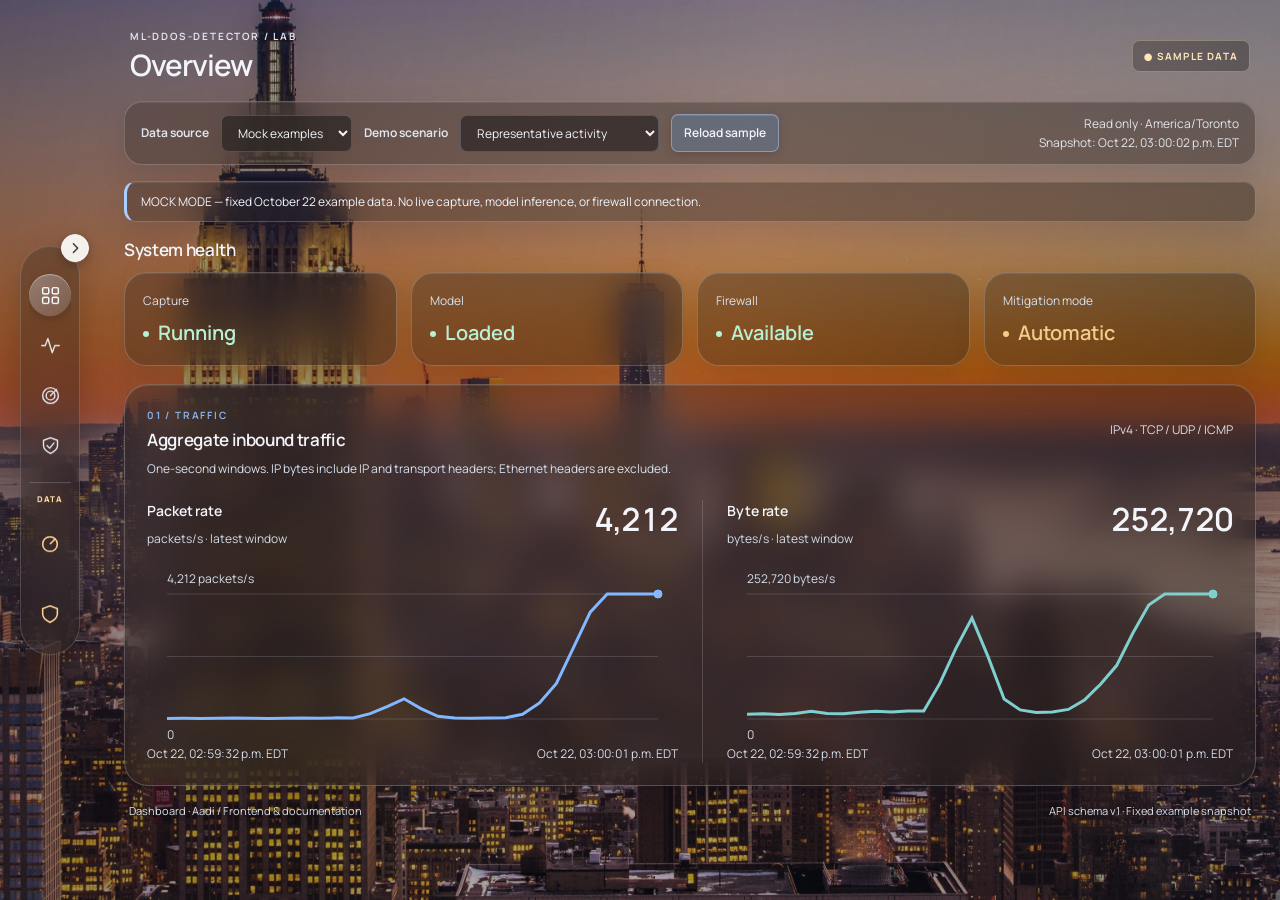
==== commit dff87f93: "Merge branch 'review/pr35-integration' into review/pr39-monitor-run" ====
--- a/frontend/index.html
+++ b/frontend/index.html
@@ -7,16 +7,16 @@
   <script type="module" src="app.js?v=8"></script><script type="module" src="navigation.js?v=10"></script>
 </head>
 <body><a class="skip-link" href="#page-title">Skip to content</a>
-<aside class="glass-nav" aria-label="Dashboard sidebar"><button id="sidebar-toggle" class="sidebar-toggle" aria-expanded="false" aria-controls="sidebar-navigation" aria-label="Expand sidebar"><svg viewBox="0 0 24 24" fill="none" stroke="currentColor" stroke-width="2" aria-hidden="true"><path d="m9 5 7 7-7 7"/></svg></button><div class="rail-scroll"><nav id="sidebar-navigation" aria-label="Main navigation"><a href="#overview" aria-label="Overview" aria-describedby="tip-overview"><svg viewBox="0 0 24 24" aria-hidden="true" fill="none" stroke="currentColor" stroke-width="1.6" stroke-linecap="round" stroke-linejoin="round"><rect x="3" y="3" width="7" height="7" rx="1.5"/><rect x="14" y="3" width="7" height="7" rx="1.5"/><rect x="3" y="14" width="7" height="7" rx="1.5"/><rect x="14" y="14" width="7" height="7" rx="1.5"/></svg><span class="nav-label" id="tip-overview" role="tooltip">Overview</span></a><a href="#traffic" aria-label="Traffic" aria-describedby="tip-traffic"><svg viewBox="0 0 24 24" aria-hidden="true" fill="none" stroke="currentColor" stroke-width="1.6" stroke-linecap="round" stroke-linejoin="round"><path d="M2 12h4l3-8 5 16 3-8h5"/></svg><span class="nav-label" id="tip-traffic" role="tooltip">Traffic</span></a><a href="#detections" aria-label="Detections" aria-describedby="tip-detections"><svg viewBox="0 0 24 24" aria-hidden="true" fill="none" stroke="currentColor" stroke-width="1.6" stroke-linecap="round" stroke-linejoin="round"><circle cx="12" cy="12" r="9"/><circle cx="12" cy="12" r="5"/><path d="m12 12 7-7"/></svg><span class="nav-label" id="tip-detections" role="tooltip">Detections</span></a><a href="#blocks" aria-label="Blocks" aria-describedby="tip-blocks"><svg viewBox="0 0 24 24" aria-hidden="true" fill="none" stroke="currentColor" stroke-width="1.6" stroke-linecap="round" stroke-linejoin="round"><path d="m12 3 8 3v6c0 5-8 9-8 9s-8-4-8-9V6z"/><path d="m8 12 3 3 5-6"/></svg><span class="nav-label" id="tip-blocks" role="tooltip">Blocks</span></a></nav><div class="sidebar-statuses" aria-label="Demo snapshot summaries"><p class="status-caption">DEMO</p><div class="status-item" id="detection-status" tabindex="0" role="group" aria-label="Detection: awaiting demo data" aria-describedby="detection-tip"><svg viewBox="0 0 24 24" fill="none" stroke="currentColor" stroke-width="1.7" aria-hidden="true"><circle cx="12" cy="12" r="8"/><path d="m12 12 6-6"/></svg><span class="status-copy"><small>Detection · demo</small><strong id="detection-summary">Awaiting data</strong></span><span class="status-tooltip" id="detection-tip" role="tooltip">Awaiting demo data. Live attack state is unknown.</span></div><div class="status-item" id="mitigation-status" tabindex="0" role="group" aria-label="Mitigation: awaiting demo data" aria-describedby="mitigation-tip"><svg viewBox="0 0 24 24" fill="none" stroke="currentColor" stroke-width="1.7" aria-hidden="true"><path d="m12 3 8 3v6c0 5-8 9-8 9s-8-4-8-9V6z"/></svg><span class="status-copy"><small>Mitigation · demo</small><strong id="mitigation-summary">Awaiting data</strong></span><span class="status-tooltip" id="mitigation-tip" role="tooltip">Awaiting demo data. Live firewall state is unknown.</span></div></div></div></aside>
+<aside class="glass-nav" aria-label="Dashboard sidebar"><button id="sidebar-toggle" class="sidebar-toggle" aria-expanded="false" aria-controls="sidebar-navigation" aria-label="Expand sidebar"><svg viewBox="0 0 24 24" fill="none" stroke="currentColor" stroke-width="2" aria-hidden="true"><path d="m9 5 7 7-7 7"/></svg></button><div class="rail-scroll"><nav id="sidebar-navigation" aria-label="Main navigation"><a href="#overview" aria-label="Overview" aria-describedby="tip-overview"><svg viewBox="0 0 24 24" aria-hidden="true" fill="none" stroke="currentColor" stroke-width="1.6" stroke-linecap="round" stroke-linejoin="round"><rect x="3" y="3" width="7" height="7" rx="1.5"/><rect x="14" y="3" width="7" height="7" rx="1.5"/><rect x="3" y="14" width="7" height="7" rx="1.5"/><rect x="14" y="14" width="7" height="7" rx="1.5"/></svg><span class="nav-label" id="tip-overview" role="tooltip">Overview</span></a><a href="#traffic" aria-label="Traffic" aria-describedby="tip-traffic"><svg viewBox="0 0 24 24" aria-hidden="true" fill="none" stroke="currentColor" stroke-width="1.6" stroke-linecap="round" stroke-linejoin="round"><path d="M2 12h4l3-8 5 16 3-8h5"/></svg><span class="nav-label" id="tip-traffic" role="tooltip">Traffic</span></a><a href="#detections" aria-label="Detections" aria-describedby="tip-detections"><svg viewBox="0 0 24 24" aria-hidden="true" fill="none" stroke="currentColor" stroke-width="1.6" stroke-linecap="round" stroke-linejoin="round"><circle cx="12" cy="12" r="9"/><circle cx="12" cy="12" r="5"/><path d="m12 12 7-7"/></svg><span class="nav-label" id="tip-detections" role="tooltip">Detections</span></a><a href="#blocks" aria-label="Blocks" aria-describedby="tip-blocks"><svg viewBox="0 0 24 24" aria-hidden="true" fill="none" stroke="currentColor" stroke-width="1.6" stroke-linecap="round" stroke-linejoin="round"><path d="m12 3 8 3v6c0 5-8 9-8 9s-8-4-8-9V6z"/><path d="m8 12 3 3 5-6"/></svg><span class="nav-label" id="tip-blocks" role="tooltip">Blocks</span></a></nav><div class="sidebar-statuses" aria-label="Snapshot summaries"><p class="status-caption">DATA</p><div class="status-item" id="detection-status" tabindex="0" role="group" aria-label="Detection: awaiting demo data" aria-describedby="detection-tip"><svg viewBox="0 0 24 24" fill="none" stroke="currentColor" stroke-width="1.7" aria-hidden="true"><circle cx="12" cy="12" r="8"/><path d="m12 12 6-6"/></svg><span class="status-copy"><small>Detection · demo</small><strong id="detection-summary">Awaiting data</strong></span><span class="status-tooltip" id="detection-tip" role="tooltip">Awaiting demo data. Live attack state is unknown.</span></div><div class="status-item" id="mitigation-status" tabindex="0" role="group" aria-label="Mitigation: awaiting demo data" aria-describedby="mitigation-tip"><svg viewBox="0 0 24 24" fill="none" stroke="currentColor" stroke-width="1.7" aria-hidden="true"><path d="m12 3 8 3v6c0 5-8 9-8 9s-8-4-8-9V6z"/></svg><span class="status-copy"><small>Mitigation · demo</small><strong id="mitigation-summary">Awaiting data</strong></span><span class="status-tooltip" id="mitigation-tip" role="tooltip">Awaiting demo data. Live firewall state is unknown.</span></div></div></div></aside>
   <main class="workspace">
     <div class="heading"><div><p class="eyebrow">ML-DDOS-DETECTOR / LAB</p><h1 id="page-title" tabindex="-1">Overview</h1></div><span class="sample">● SAMPLE DATA</span></div>
-    <section class="toolbar" aria-label="Mock demonstration controls"><div><label for="scenario">Demo scenario</label><select id="scenario"><option value="sample">Representative activity</option><option value="empty">No measurements or events</option><option value="zero">Measured zero traffic</option><option value="unavailable">Capture unavailable</option><option value="stale">Stale snapshot</option><option value="loading">Slow sample load</option><option value="invalid">Malformed response</option><option value="error">Connection failure</option></select><button id="reload">Reload sample</button></div><span class="shared-meta">Display only · America/Toronto<br><span id="updated">Awaiting snapshot</span></span></section>
+    <section class="toolbar" aria-label="Data source controls"><div><label for="source">Data source</label><select id="source"><option value="mock">Mock examples</option><option value="api">Backend API</option></select><label for="scenario">Demo scenario</label><select id="scenario"><option value="sample">Representative activity</option><option value="empty">No measurements or events</option><option value="zero">Measured zero traffic</option><option value="unavailable">Capture unavailable</option><option value="stale">Stale snapshot</option><option value="loading">Slow sample load</option><option value="invalid">Malformed response</option><option value="error">Connection failure</option></select><button id="reload">Reload sample</button></div><span class="shared-meta">Read only · America/Toronto<br><span id="updated">Awaiting snapshot</span></span></section>
     <p id="notice" role="status" aria-live="polite">Loading sample data…</p>
     <div class="overview-content view" id="view-overview"><section aria-labelledby="health-title"><div class="section-heading"><h2 id="health-title">System health</h2></div><div id="health" class="health-grid"></div></section>
     <section class="panel" aria-labelledby="traffic-title"><div class="section-heading"><div><p class="eyebrow">01 / TRAFFIC</p><h2 id="traffic-title">Aggregate inbound traffic</h2></div><span>IPv4 · TCP / UDP / ICMP</span></div><p class="muted">One-second windows. IP bytes include IP and transport headers; Ethernet headers are excluded.</p><div id="overview-charts" class="charts"></div></section>
     </div><section class="panel view" id="view-traffic" hidden aria-labelledby="traffic-page-title"><div class="section-heading"><h2 id="traffic-page-title">Aggregate inbound traffic</h2><span>IPv4 · TCP / UDP / ICMP</span></div><p class="muted">One-second windows. IP bytes include IP and transport headers; Ethernet headers are excluded.</p><div id="charts" class="charts"></div></section><section class="panel view" id="view-detections" hidden aria-labelledby="detections-title"><div class="section-heading"><div><p class="eyebrow">02 / DETECTION</p><h2 id="detections-title">Detection events</h2></div><span id="detection-count"></span></div><p class="muted">Scores describe aggregate windows. Source events reuse that score and carry separate attribution evidence.</p><div id="detections" class="table-wrap"></div></section>
     <section class="panel view" id="view-blocks" hidden aria-labelledby="blocks-title"><div class="section-heading"><div><p class="eyebrow">03 / MITIGATION</p><h2 id="blocks-title">Confirmed blocks in snapshot</h2></div><span id="block-count"></span></div><p class="muted">A block request is not confirmation. These fixed examples do not describe current firewall state.</p><div id="blocks" class="table-wrap"></div></section>
-    <footer>Week 1 prototype · Aadi / Frontend &amp; documentation <span>API schema v1 · Fixed example snapshot</span></footer>
+    <footer>Dashboard · Aadi / Frontend &amp; documentation <span>API schema v1 · Fixed example snapshot</span></footer>
   </main>
 </body>
 </html>
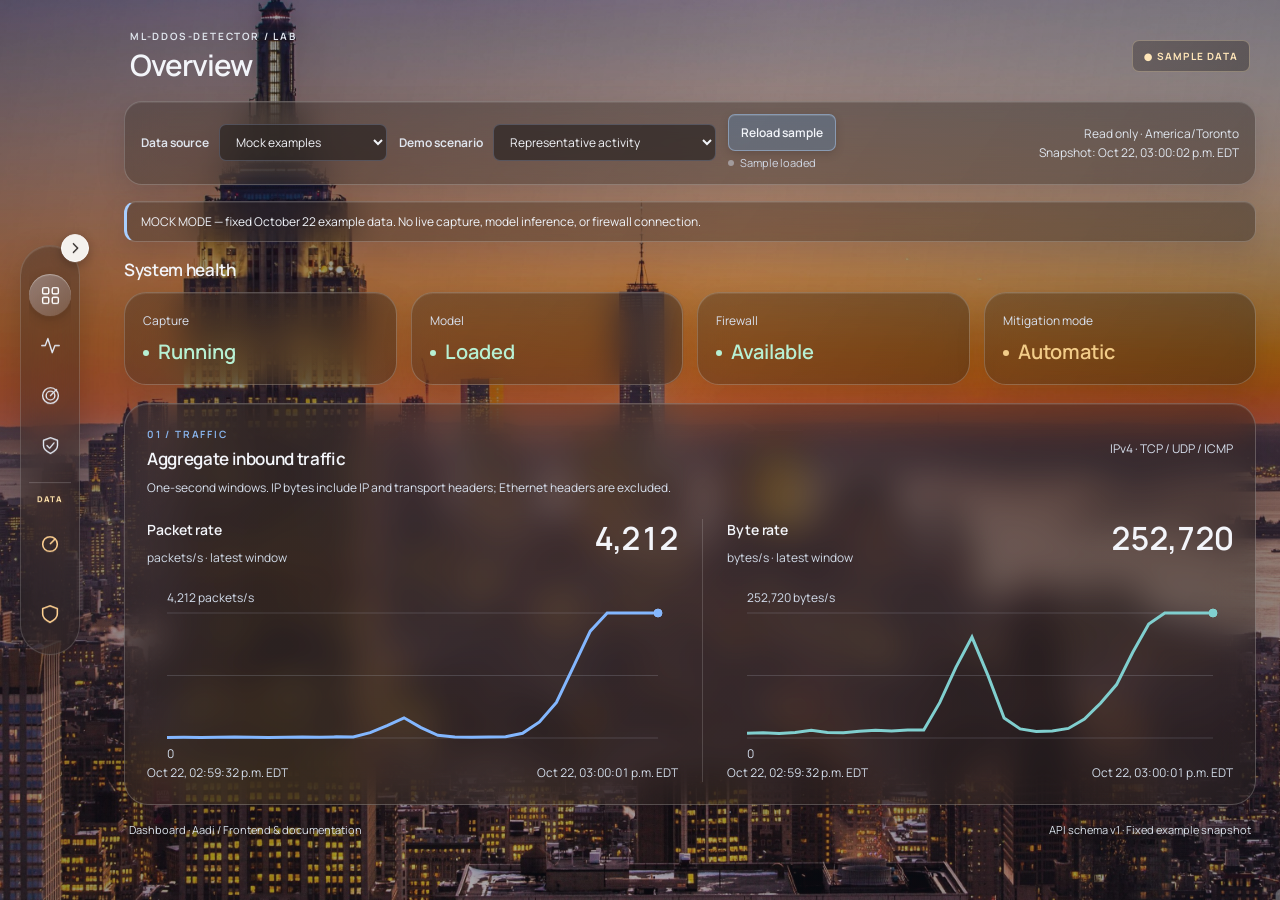
==== commit 6cf71d90: "Fix dashboard polling flicker and responsive controls" ====
--- a/frontend/index.html
+++ b/frontend/index.html
@@ -3,15 +3,23 @@
 <head>
   <meta charset="utf-8"><meta name="viewport" content="width=device-width, initial-scale=1">
   <title>ML-DDoS-Detector · Dashboard</title>
-  <link rel="stylesheet" href="styles.css"><link rel="stylesheet" href="dashboard.css?v=11">
-  <script type="module" src="app.js?v=8"></script><script type="module" src="navigation.js?v=10"></script>
+  <link rel="stylesheet" href="styles.css"><link rel="stylesheet" href="dashboard.css?v=12">
+  <script type="module" src="app.js?v=9"></script><script type="module" src="navigation.js?v=10"></script>
 </head>
 <body><a class="skip-link" href="#page-title">Skip to content</a>
 <aside class="glass-nav" aria-label="Dashboard sidebar"><button id="sidebar-toggle" class="sidebar-toggle" aria-expanded="false" aria-controls="sidebar-navigation" aria-label="Expand sidebar"><svg viewBox="0 0 24 24" fill="none" stroke="currentColor" stroke-width="2" aria-hidden="true"><path d="m9 5 7 7-7 7"/></svg></button><div class="rail-scroll"><nav id="sidebar-navigation" aria-label="Main navigation"><a href="#overview" aria-label="Overview" aria-describedby="tip-overview"><svg viewBox="0 0 24 24" aria-hidden="true" fill="none" stroke="currentColor" stroke-width="1.6" stroke-linecap="round" stroke-linejoin="round"><rect x="3" y="3" width="7" height="7" rx="1.5"/><rect x="14" y="3" width="7" height="7" rx="1.5"/><rect x="3" y="14" width="7" height="7" rx="1.5"/><rect x="14" y="14" width="7" height="7" rx="1.5"/></svg><span class="nav-label" id="tip-overview" role="tooltip">Overview</span></a><a href="#traffic" aria-label="Traffic" aria-describedby="tip-traffic"><svg viewBox="0 0 24 24" aria-hidden="true" fill="none" stroke="currentColor" stroke-width="1.6" stroke-linecap="round" stroke-linejoin="round"><path d="M2 12h4l3-8 5 16 3-8h5"/></svg><span class="nav-label" id="tip-traffic" role="tooltip">Traffic</span></a><a href="#detections" aria-label="Detections" aria-describedby="tip-detections"><svg viewBox="0 0 24 24" aria-hidden="true" fill="none" stroke="currentColor" stroke-width="1.6" stroke-linecap="round" stroke-linejoin="round"><circle cx="12" cy="12" r="9"/><circle cx="12" cy="12" r="5"/><path d="m12 12 7-7"/></svg><span class="nav-label" id="tip-detections" role="tooltip">Detections</span></a><a href="#blocks" aria-label="Blocks" aria-describedby="tip-blocks"><svg viewBox="0 0 24 24" aria-hidden="true" fill="none" stroke="currentColor" stroke-width="1.6" stroke-linecap="round" stroke-linejoin="round"><path d="m12 3 8 3v6c0 5-8 9-8 9s-8-4-8-9V6z"/><path d="m8 12 3 3 5-6"/></svg><span class="nav-label" id="tip-blocks" role="tooltip">Blocks</span></a></nav><div class="sidebar-statuses" aria-label="Snapshot summaries"><p class="status-caption">DATA</p><div class="status-item" id="detection-status" tabindex="0" role="group" aria-label="Detection: awaiting demo data" aria-describedby="detection-tip"><svg viewBox="0 0 24 24" fill="none" stroke="currentColor" stroke-width="1.7" aria-hidden="true"><circle cx="12" cy="12" r="8"/><path d="m12 12 6-6"/></svg><span class="status-copy"><small>Detection · demo</small><strong id="detection-summary">Awaiting data</strong></span><span class="status-tooltip" id="detection-tip" role="tooltip">Awaiting demo data. Live attack state is unknown.</span></div><div class="status-item" id="mitigation-status" tabindex="0" role="group" aria-label="Mitigation: awaiting demo data" aria-describedby="mitigation-tip"><svg viewBox="0 0 24 24" fill="none" stroke="currentColor" stroke-width="1.7" aria-hidden="true"><path d="m12 3 8 3v6c0 5-8 9-8 9s-8-4-8-9V6z"/></svg><span class="status-copy"><small>Mitigation · demo</small><strong id="mitigation-summary">Awaiting data</strong></span><span class="status-tooltip" id="mitigation-tip" role="tooltip">Awaiting demo data. Live firewall state is unknown.</span></div></div></div></aside>
   <main class="workspace">
     <div class="heading"><div><p class="eyebrow">ML-DDOS-DETECTOR / LAB</p><h1 id="page-title" tabindex="-1">Overview</h1></div><span class="sample">● SAMPLE DATA</span></div>
-    <section class="toolbar" aria-label="Data source controls"><div><label for="source">Data source</label><select id="source"><option value="mock">Mock examples</option><option value="api">Backend API</option></select><label for="scenario">Demo scenario</label><select id="scenario"><option value="sample">Representative activity</option><option value="empty">No measurements or events</option><option value="zero">Measured zero traffic</option><option value="unavailable">Capture unavailable</option><option value="stale">Stale snapshot</option><option value="loading">Slow sample load</option><option value="invalid">Malformed response</option><option value="error">Connection failure</option></select><button id="reload">Reload sample</button></div><span class="shared-meta">Read only · America/Toronto<br><span id="updated">Awaiting snapshot</span></span></section>
+    <section class="toolbar" aria-label="Data source controls">
+      <div class="toolbar-controls">
+        <div class="control-field"><label for="source">Data source</label><select id="source"><option value="mock">Mock examples</option><option value="api">Backend API</option></select></div>
+        <div class="control-field scenario-field"><label for="scenario">Demo scenario</label><select id="scenario"><option value="sample">Representative activity</option><option value="empty">No measurements or events</option><option value="zero">Measured zero traffic</option><option value="unavailable">Capture unavailable</option><option value="stale">Stale snapshot</option><option value="loading">Slow sample load</option><option value="invalid">Malformed response</option><option value="error">Connection failure</option></select></div>
+        <div class="refresh-control"><button id="reload" aria-describedby="refresh-state">Reload sample</button><span id="refresh-state">Awaiting data</span></div>
+      </div>
+      <span class="shared-meta">Read only · America/Toronto<br><span id="updated">Awaiting snapshot</span></span>
+    </section>
     <p id="notice" role="status" aria-live="polite">Loading sample data…</p>
+    <details id="provenance" class="data-details" hidden><summary>Data details</summary><p id="provenance-text">Awaiting source details.</p></details>
     <div class="overview-content view" id="view-overview"><section aria-labelledby="health-title"><div class="section-heading"><h2 id="health-title">System health</h2></div><div id="health" class="health-grid"></div></section>
     <section class="panel" aria-labelledby="traffic-title"><div class="section-heading"><div><p class="eyebrow">01 / TRAFFIC</p><h2 id="traffic-title">Aggregate inbound traffic</h2></div><span>IPv4 · TCP / UDP / ICMP</span></div><p class="muted">One-second windows. IP bytes include IP and transport headers; Ethernet headers are excluded.</p><div id="overview-charts" class="charts"></div></section>
     </div><section class="panel view" id="view-traffic" hidden aria-labelledby="traffic-page-title"><div class="section-heading"><h2 id="traffic-page-title">Aggregate inbound traffic</h2><span>IPv4 · TCP / UDP / ICMP</span></div><p class="muted">One-second windows. IP bytes include IP and transport headers; Ethernet headers are excluded.</p><div id="charts" class="charts"></div></section><section class="panel view" id="view-detections" hidden aria-labelledby="detections-title"><div class="section-heading"><div><p class="eyebrow">02 / DETECTION</p><h2 id="detections-title">Detection events</h2></div><span id="detection-count"></span></div><p class="muted">Scores describe aggregate windows. Source events reuse that score and carry separate attribution evidence.</p><div id="detections" class="table-wrap"></div></section>
--- a/frontend/dashboard.css
+++ b/frontend/dashboard.css
@@ -215,3 +215,25 @@
  body:not(.sidebar-expanded) .glass-nav nav a{width:100%;height:auto;min-height:0;aspect-ratio:1;justify-content:center;padding:0}
  body:not(.sidebar-expanded) .glass-nav nav a .nav-label{display:none}
 }
+
+/* Wrap to the actual workspace width, including an expanded desktop rail. */
+.toolbar{flex-wrap:wrap;min-width:0;align-items:center}
+.toolbar > .toolbar-controls{display:flex;flex:1 1 540px;min-width:0;max-width:100%;flex-wrap:wrap;align-items:center;gap:12px}
+.toolbar-controls .control-field{display:flex;flex:1 1 210px;align-items:center;gap:10px;min-width:0;max-width:100%}
+.toolbar-controls .scenario-field{flex-basis:280px}
+.toolbar .control-field label{width:auto;flex:0 0 auto;white-space:nowrap}
+.toolbar .control-field select{width:0;flex:1 1 auto;min-width:0;max-width:100%}
+.toolbar .refresh-control{display:flex;flex:0 1 auto;max-width:100%;flex-direction:column;align-items:flex-start;gap:3px}
+.toolbar #reload{white-space:nowrap;max-width:100%}
+.toolbar .shared-meta{flex:1 1 235px;min-width:0;overflow-wrap:anywhere}
+#refresh-state{display:inline-flex;align-items:center;gap:6px;min-width:15ch;font-size:11px;color:var(--muted);white-space:nowrap}
+#refresh-state::before{content:'';width:6px;height:6px;border-radius:50%;background:currentColor;opacity:.5}
+#refresh-state[data-busy=true]::before{background:#a8cfff;opacity:1}
+.data-details{font-size:12px;color:var(--muted);min-width:0}
+.data-details summary{cursor:pointer;width:fit-content;padding:4px 0;color:#e7dfd8}
+.data-details p{margin:5px 0 0;padding:10px 14px;background:var(--glass);border:1px solid var(--line);border-radius:12px;overflow-wrap:anywhere}
+@media(min-width:1800px){#refresh-state{font-size:13px}.data-details{font-size:15px}}
+@media(max-width:700px){.toolbar-controls .control-field{flex-basis:100%;flex-wrap:wrap}.toolbar .control-field label{width:100%}.toolbar .control-field select{width:100%;flex-basis:100%}.toolbar .shared-meta{text-align:left}}
+
+.overview-content{container-type:inline-size}
+@container(max-width:720px){.health-grid{grid-template-columns:repeat(2,minmax(0,1fr))}}
